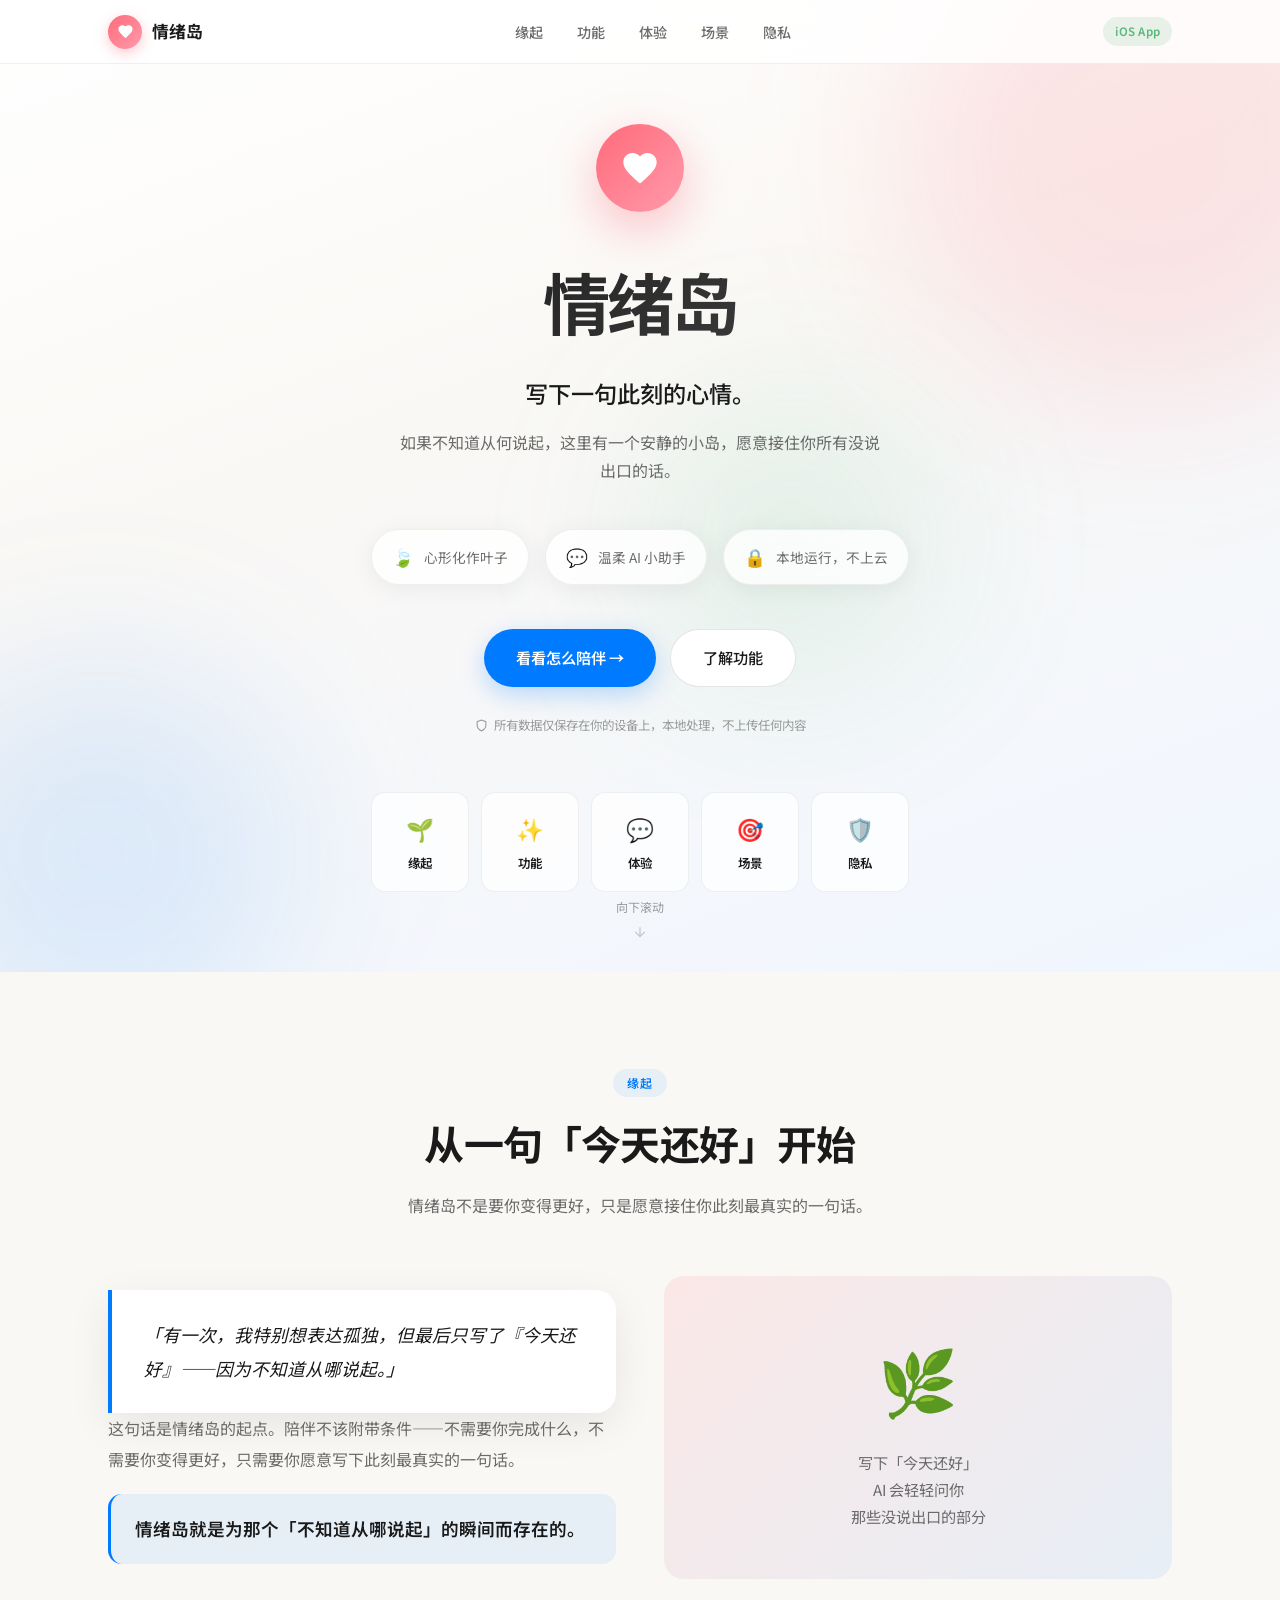
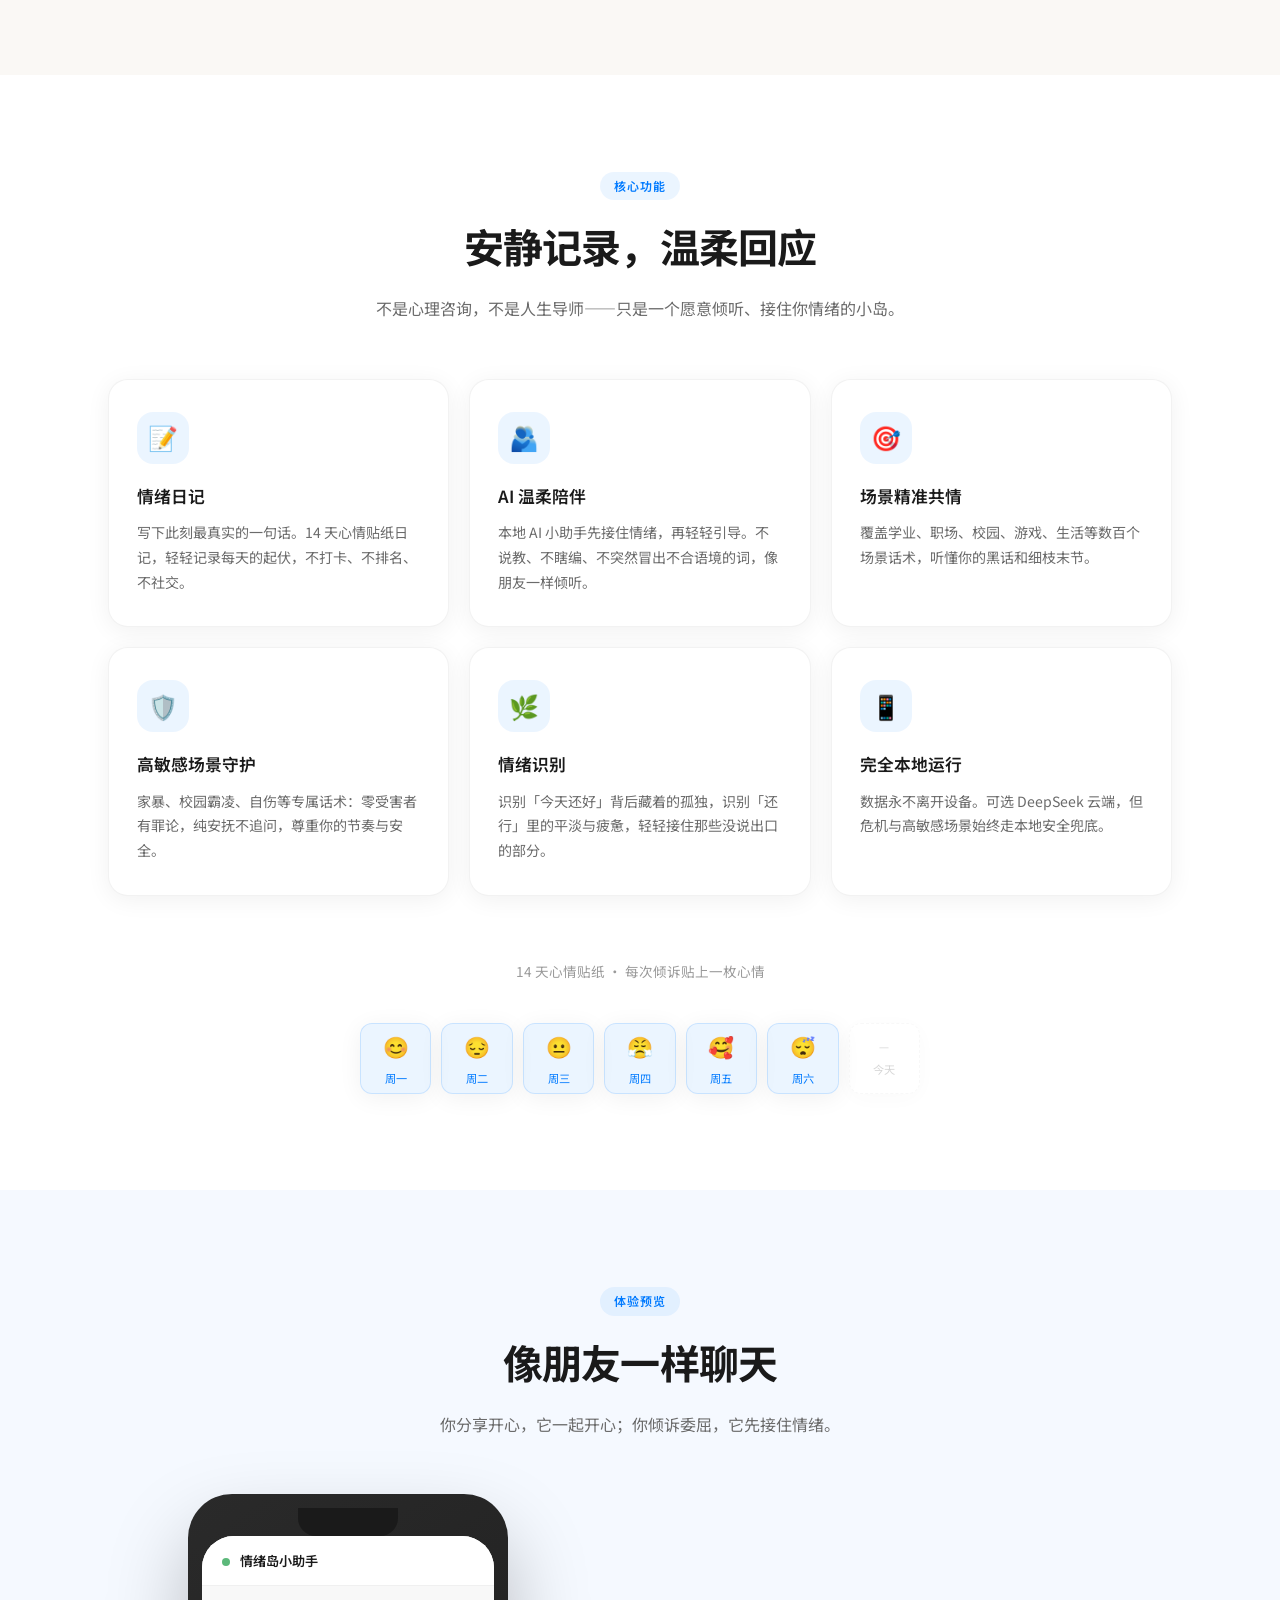
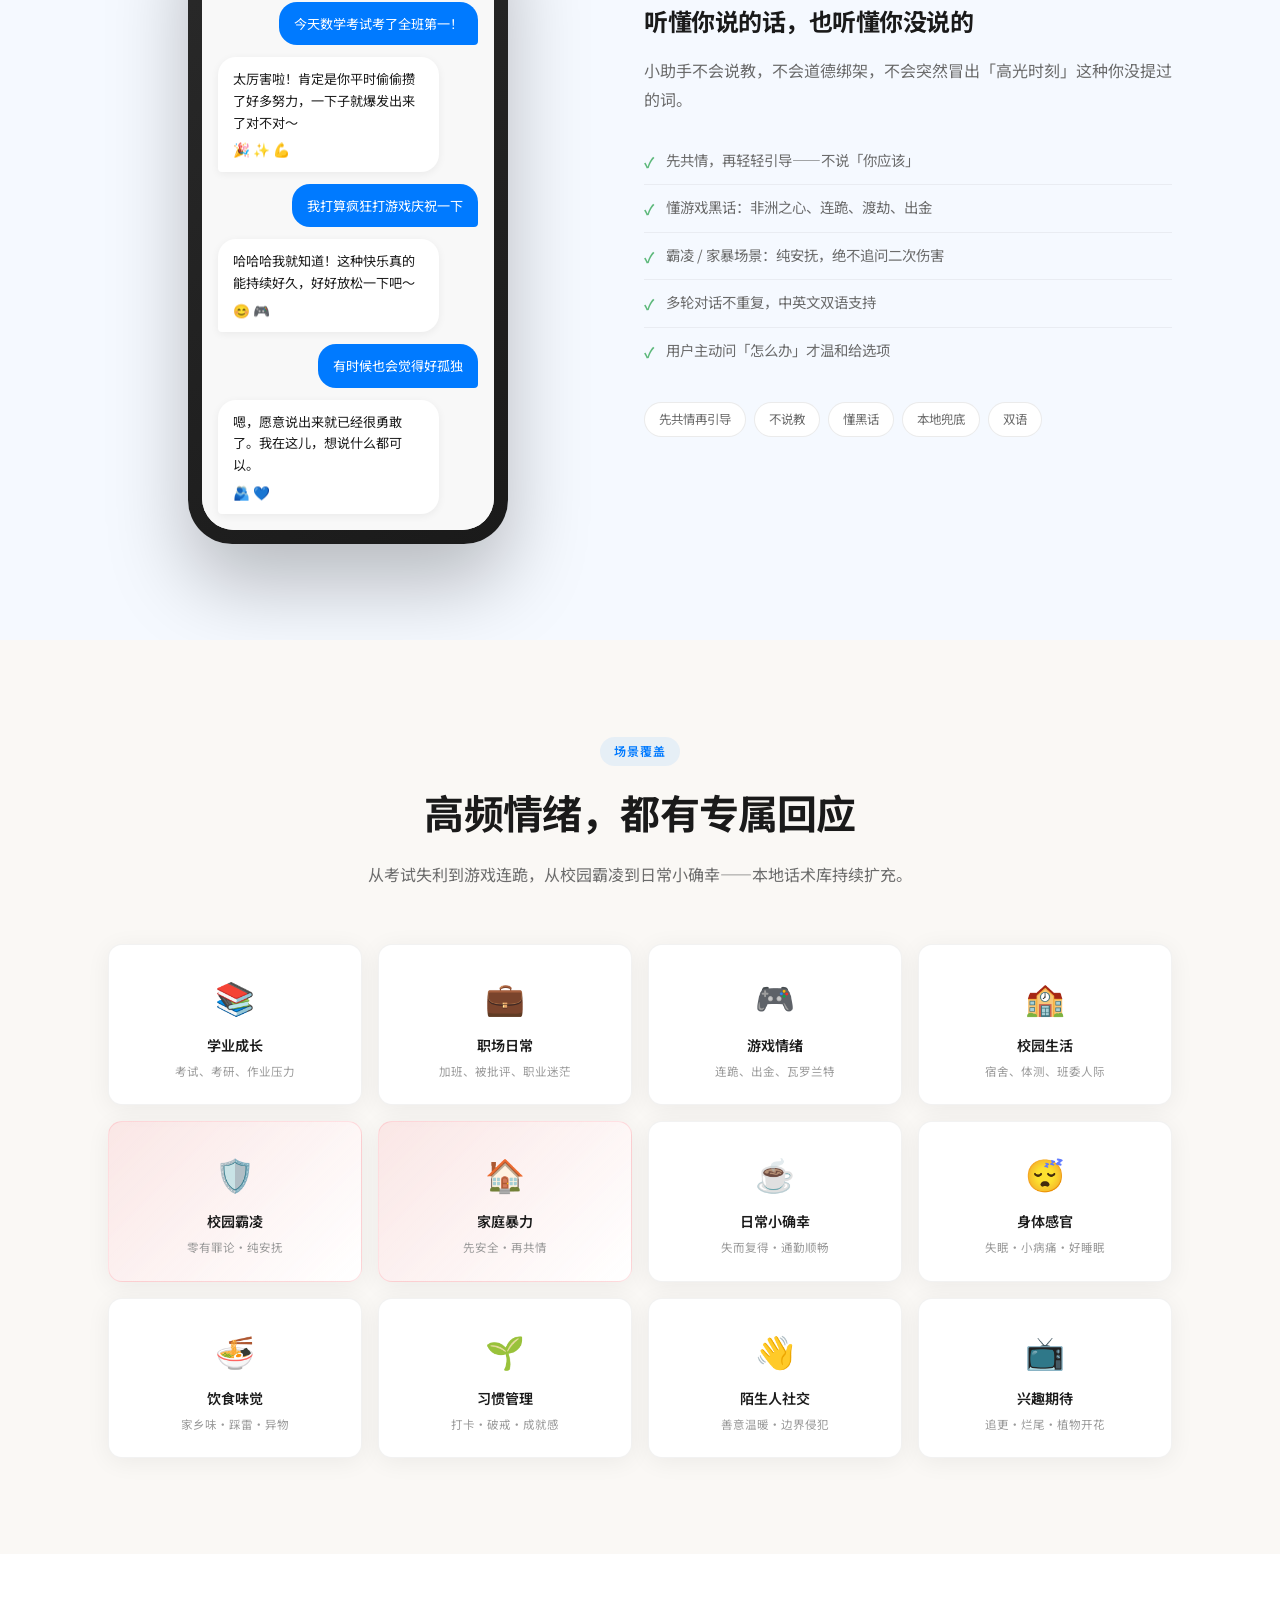
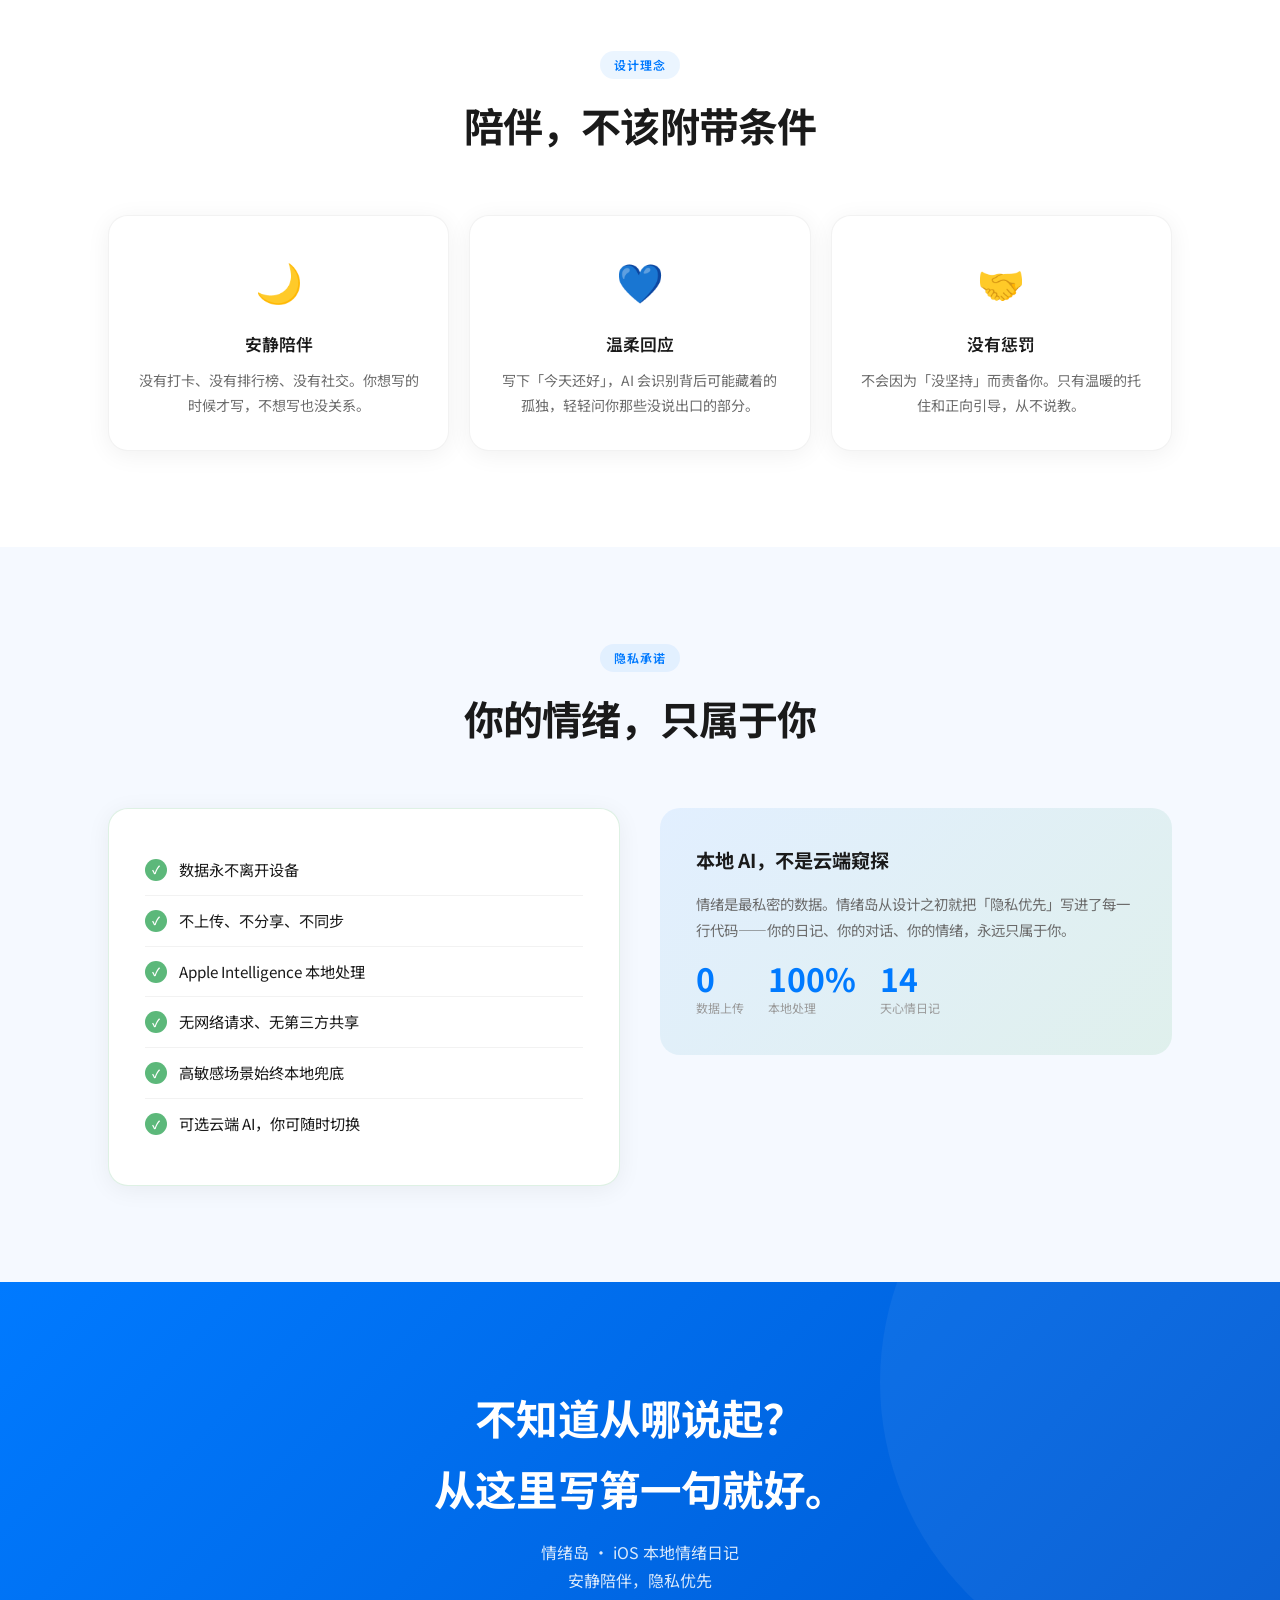
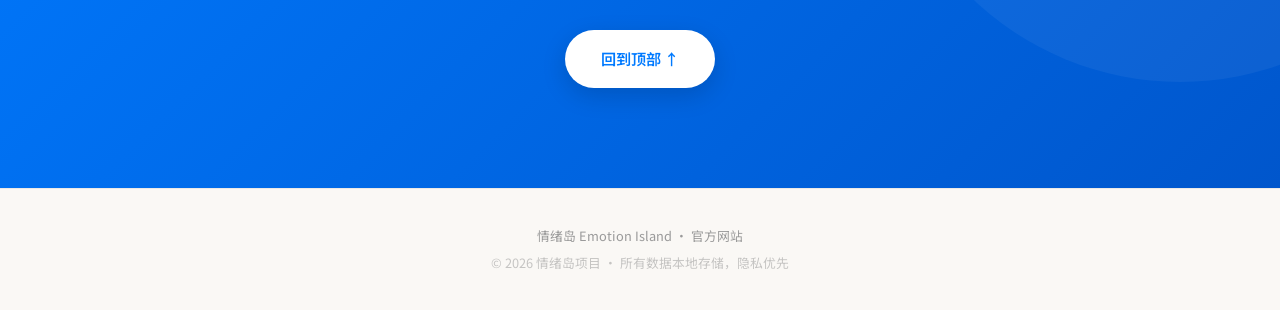
==== index.html @ b74acc01 "Emotion Island official website" ====
<!DOCTYPE html>
<html lang="zh-CN">
<head>
  <meta charset="UTF-8" />
  <meta name="viewport" content="width=device-width, initial-scale=1.0" />
  <meta name="description" content="情绪岛 — 安静的情绪日记，本地 AI 温柔陪伴，接住你没说出口的话。" />
  <meta property="og:title" content="情绪岛 · Emotion Island" />
  <meta property="og:description" content="写下一句此刻的心情。本地运行，温柔陪伴，隐私优先。" />
  <title>情绪岛 · Emotion Island</title>
  <link rel="icon" href="favicon.svg" type="image/svg+xml" />
  <link rel="preconnect" href="https://fonts.googleapis.com" />
  <link rel="preconnect" href="https://fonts.gstatic.com" crossorigin />
  <link href="https://fonts.googleapis.com/css2?family=Noto+Sans+SC:wght@300;400;500;600;700&display=swap" rel="stylesheet" />
  <link rel="stylesheet" href="css/style.css" />
</head>
<body>

  <nav>
    <div class="nav-inner">
      <a href="#" class="logo">
        <div class="logo-icon">
          <svg viewBox="0 0 24 24"><path d="M12 21.35l-1.45-1.32C5.4 15.36 2 12.28 2 8.5 2 5.42 4.42 3 7.5 3c1.74 0 3.41.81 4.5 2.09C13.09 3.81 14.76 3 16.5 3 19.58 3 22 5.42 22 8.5c0 3.78-3.4 6.86-8.55 11.54L12 21.35z"/></svg>
        </div>
        情绪岛
      </a>
      <ul class="nav-links" id="navLinks">
        <li><a href="#origin">缘起</a></li>
        <li><a href="#features">功能</a></li>
        <li><a href="#demo">体验</a></li>
        <li><a href="#scenarios">场景</a></li>
        <li><a href="#privacy">隐私</a></li>
      </ul>
      <div class="nav-right">
        <span class="nav-badge">iOS App</span>
        <button class="menu-btn" id="menuBtn" aria-label="菜单">
          <svg width="22" height="22" viewBox="0 0 24 24" fill="none" stroke="#333" stroke-width="2">
            <line x1="3" y1="6" x2="21" y2="6"/><line x1="3" y1="12" x2="21" y2="12"/><line x1="3" y1="18" x2="21" y2="18"/>
          </svg>
        </button>
      </div>
    </div>
  </nav>

  <!-- ── Hero ── -->
  <header class="hero" id="top">
    <div class="hero-blob hero-blob-1"></div>
    <div class="hero-blob hero-blob-2"></div>
    <div class="hero-blob hero-blob-3"></div>

    <div class="container">
      <div class="hero-heart">
        <svg viewBox="0 0 24 24"><path d="M12 21.35l-1.45-1.32C5.4 15.36 2 12.28 2 8.5 2 5.42 4.42 3 7.5 3c1.74 0 3.41.81 4.5 2.09C13.09 3.81 14.76 3 16.5 3 19.58 3 22 5.42 22 8.5c0 3.78-3.4 6.86-8.55 11.54L12 21.35z"/></svg>
      </div>
      <h1>情绪岛</h1>
      <p class="hero-sub">写下一句此刻的心情。</p>
      <p class="hero-desc">如果不知道从何说起，这里有一个安静的小岛，愿意接住你所有没说出口的话。</p>

      <div class="hero-features">
        <div class="hero-feat"><span class="hero-feat-icon">🍃</span>心形化作叶子</div>
        <div class="hero-feat"><span class="hero-feat-icon">💬</span>温柔 AI 小助手</div>
        <div class="hero-feat"><span class="hero-feat-icon">🔒</span>本地运行，不上云</div>
      </div>

      <div class="hero-actions">
        <a href="#demo" class="btn-primary">看看怎么陪伴 →</a>
        <a href="#features" class="btn-ghost">了解功能</a>
      </div>

      <p class="privacy-note">
        <svg width="13" height="13" viewBox="0 0 24 24" fill="none" stroke="currentColor" stroke-width="2"><path d="M12 22s8-4 8-10V5l-8-3-8 3v7c0 6 8 10 8 10z"/></svg>
        所有数据仅保存在你的设备上，本地处理，不上传任何内容
      </p>

      <div class="hero-quick">
        <a href="#origin" class="quick-card"><div class="qc-icon">🌱</div><div class="qc-label">缘起</div></a>
        <a href="#features" class="quick-card"><div class="qc-icon">✨</div><div class="qc-label">功能</div></a>
        <a href="#demo" class="quick-card"><div class="qc-icon">💬</div><div class="qc-label">体验</div></a>
        <a href="#scenarios" class="quick-card"><div class="qc-icon">🎯</div><div class="qc-label">场景</div></a>
        <a href="#privacy" class="quick-card"><div class="qc-icon">🛡️</div><div class="qc-label">隐私</div></a>
      </div>
    </div>

    <div class="scroll-hint">
      <span>向下滚动</span>
      <svg width="16" height="16" viewBox="0 0 24 24" fill="none" stroke="currentColor" stroke-width="2"><path d="M12 5v14M5 12l7 7 7-7"/></svg>
    </div>
  </header>

  <!-- ── 缘起 ── -->
  <section id="origin" class="alt">
    <div class="container reveal">
      <div class="section-header">
        <span class="section-label">缘起</span>
        <h2 class="section-title">从一句「今天还好」开始</h2>
        <p class="section-desc">情绪岛不是要你变得更好，只是愿意接住你此刻最真实的一句话。</p>
      </div>

      <div class="origin-layout">
        <div>
          <div class="origin-quote">
            「有一次，我特别想表达孤独，但最后只写了『今天还好』——因为不知道从哪说起。」
          </div>
          <p class="origin-text">
            这句话是情绪岛的起点。陪伴不该附带条件——不需要你完成什么，不需要你变得更好，只需要你愿意写下此刻最真实的一句话。
          </p>
          <p class="origin-highlight">情绪岛就是为那个「不知道从哪说起」的瞬间而存在的。</p>
        </div>
        <div class="origin-visual">
          <div class="ov-emoji">🌿</div>
          <p>写下「今天还好」<br>AI 会轻轻问你<br>那些没说出口的部分</p>
        </div>
      </div>
    </div>
  </section>

  <!-- ── 功能 ── -->
  <section id="features">
    <div class="container reveal">
      <div class="section-header">
        <span class="section-label">核心功能</span>
        <h2 class="section-title">安静记录，温柔回应</h2>
        <p class="section-desc">不是心理咨询，不是人生导师——只是一个愿意倾听、接住你情绪的小岛。</p>
      </div>

      <div class="feature-grid">
        <div class="feature-card">
          <div class="feature-icon">📝</div>
          <h3>情绪日记</h3>
          <p>写下此刻最真实的一句话。14 天心情贴纸日记，轻轻记录每天的起伏，不打卡、不排名、不社交。</p>
        </div>
        <div class="feature-card">
          <div class="feature-icon">🫂</div>
          <h3>AI 温柔陪伴</h3>
          <p>本地 AI 小助手先接住情绪，再轻轻引导。不说教、不瞎编、不突然冒出不合语境的词，像朋友一样倾听。</p>
        </div>
        <div class="feature-card">
          <div class="feature-icon">🎯</div>
          <h3>场景精准共情</h3>
          <p>覆盖学业、职场、校园、游戏、生活等数百个场景话术，听懂你的黑话和细枝末节。</p>
        </div>
        <div class="feature-card">
          <div class="feature-icon">🛡️</div>
          <h3>高敏感场景守护</h3>
          <p>家暴、校园霸凌、自伤等专属话术：零受害者有罪论，纯安抚不追问，尊重你的节奏与安全。</p>
        </div>
        <div class="feature-card">
          <div class="feature-icon">🌿</div>
          <h3>情绪识别</h3>
          <p>识别「今天还好」背后藏着的孤独，识别「还行」里的平淡与疲惫，轻轻接住那些没说出口的部分。</p>
        </div>
        <div class="feature-card">
          <div class="feature-icon">📱</div>
          <h3>完全本地运行</h3>
          <p>数据永不离开设备。可选 DeepSeek 云端，但危机与高敏感场景始终走本地安全兜底。</p>
        </div>
      </div>

      <!-- 心情日记预览 -->
      <div style="margin-top:64px; text-align:center;">
        <p style="font-size:0.85rem; color:var(--text-muted); margin-bottom:16px;">14 天心情贴纸 · 每次倾诉贴上一枚心情</p>
        <div class="diary-preview">
          <div class="diary-day filled"><span class="dd-emoji">😊</span><span>周一</span></div>
          <div class="diary-day filled"><span class="dd-emoji">😔</span><span>周二</span></div>
          <div class="diary-day filled"><span class="dd-emoji">😐</span><span>周三</span></div>
          <div class="diary-day filled"><span class="dd-emoji">😤</span><span>周四</span></div>
          <div class="diary-day filled"><span class="dd-emoji">🥰</span><span>周五</span></div>
          <div class="diary-day filled"><span class="dd-emoji">😴</span><span>周六</span></div>
          <div class="diary-day empty"><span>—</span><span>今天</span></div>
        </div>
      </div>
    </div>
  </section>

  <!-- ── 体验 ── -->
  <section id="demo" class="cool">
    <div class="container reveal">
      <div class="section-header">
        <span class="section-label">体验预览</span>
        <h2 class="section-title">像朋友一样聊天</h2>
        <p class="section-desc">你分享开心，它一起开心；你倾诉委屈，它先接住情绪。</p>
      </div>

      <div class="demo-wrap">
        <div>
          <div class="phone-mock">
            <div class="phone-notch"></div>
            <div class="phone-screen">
              <div class="phone-header">
                <div class="phone-header-dot"></div>
                <span>情绪岛小助手</span>
              </div>
              <div class="chat-area">
                <div class="bubble bubble-user">今天数学考试考了全班第一！</div>
                <div class="bubble bubble-ai">
                  太厉害啦！肯定是你平时偷偷攒了好多努力，一下子就爆发出来了对不对～
                  <span class="emoji">🎉 ✨ 💪</span>
                </div>
                <div class="bubble bubble-user">我打算疯狂打游戏庆祝一下</div>
                <div class="bubble bubble-ai">
                  哈哈哈我就知道！这种快乐真的能持续好久，好好放松一下吧～
                  <span class="emoji">😊 🎮</span>
                </div>
                <div class="bubble bubble-user">有时候也会觉得好孤独</div>
                <div class="bubble bubble-ai">
                  嗯，愿意说出来就已经很勇敢了。我在这儿，想说什么都可以。
                  <span class="emoji">🫂 💙</span>
                </div>
              </div>
            </div>
          </div>
        </div>

        <div class="demo-info">
          <h3>听懂你说的话，也听懂你没说的</h3>
          <p>小助手不会说教，不会道德绑架，不会突然冒出「高光时刻」这种你没提过的词。</p>
          <ul class="demo-list">
            <li><span class="dl-check">✓</span>先共情，再轻轻引导——不说「你应该」</li>
            <li><span class="dl-check">✓</span>懂游戏黑话：非洲之心、连跪、渡劫、出金</li>
            <li><span class="dl-check">✓</span>霸凌 / 家暴场景：纯安抚，绝不追问二次伤害</li>
            <li><span class="dl-check">✓</span>多轮对话不重复，中英文双语支持</li>
            <li><span class="dl-check">✓</span>用户主动问「怎么办」才温和给选项</li>
          </ul>
          <div class="demo-tags">
            <span class="tag">先共情再引导</span>
            <span class="tag">不说教</span>
            <span class="tag">懂黑话</span>
            <span class="tag">本地兜底</span>
            <span class="tag">双语</span>
          </div>
        </div>
      </div>
    </div>
  </section>

  <!-- ── 场景 ── -->
  <section id="scenarios" class="alt">
    <div class="container reveal">
      <div class="section-header">
        <span class="section-label">场景覆盖</span>
        <h2 class="section-title">高频情绪，都有专属回应</h2>
        <p class="section-desc">从考试失利到游戏连跪，从校园霸凌到日常小确幸——本地话术库持续扩充。</p>
      </div>

      <div class="scenario-grid">
        <div class="scenario-item"><div class="scenario-emoji">📚</div><h4>学业成长</h4><p>考试、考研、作业压力</p></div>
        <div class="scenario-item"><div class="scenario-emoji">💼</div><h4>职场日常</h4><p>加班、被批评、职业迷茫</p></div>
        <div class="scenario-item"><div class="scenario-emoji">🎮</div><h4>游戏情绪</h4><p>连跪、出金、瓦罗兰特</p></div>
        <div class="scenario-item"><div class="scenario-emoji">🏫</div><h4>校园生活</h4><p>宿舍、体测、班委人际</p></div>
        <div class="scenario-item highlight"><div class="scenario-emoji">🛡️</div><h4>校园霸凌</h4><p>零有罪论·纯安抚</p></div>
        <div class="scenario-item highlight"><div class="scenario-emoji">🏠</div><h4>家庭暴力</h4><p>先安全·再共情</p></div>
        <div class="scenario-item"><div class="scenario-emoji">☕</div><h4>日常小确幸</h4><p>失而复得·通勤顺畅</p></div>
        <div class="scenario-item"><div class="scenario-emoji">😴</div><h4>身体感官</h4><p>失眠·小病痛·好睡眠</p></div>
        <div class="scenario-item"><div class="scenario-emoji">🍜</div><h4>饮食味觉</h4><p>家乡味·踩雷·异物</p></div>
        <div class="scenario-item"><div class="scenario-emoji">🌱</div><h4>习惯管理</h4><p>打卡·破戒·成就感</p></div>
        <div class="scenario-item"><div class="scenario-emoji">👋</div><h4>陌生人社交</h4><p>善意温暖·边界侵犯</p></div>
        <div class="scenario-item"><div class="scenario-emoji">📺</div><h4>兴趣期待</h4><p>追更·烂尾·植物开花</p></div>
      </div>
    </div>
  </section>

  <!-- ── 设计理念 ── -->
  <section id="philosophy">
    <div class="container reveal">
      <div class="section-header">
        <span class="section-label">设计理念</span>
        <h2 class="section-title">陪伴，不该附带条件</h2>
      </div>
      <div class="philosophy-grid">
        <div class="philosophy-card">
          <span class="philosophy-icon">🌙</span>
          <h3>安静陪伴</h3>
          <p>没有打卡、没有排行榜、没有社交。你想写的时候才写，不想写也没关系。</p>
        </div>
        <div class="philosophy-card">
          <span class="philosophy-icon">💙</span>
          <h3>温柔回应</h3>
          <p>写下「今天还好」，AI 会识别背后可能藏着的孤独，轻轻问你那些没说出口的部分。</p>
        </div>
        <div class="philosophy-card">
          <span class="philosophy-icon">🤝</span>
          <h3>没有惩罚</h3>
          <p>不会因为「没坚持」而责备你。只有温暖的托住和正向引导，从不说教。</p>
        </div>
      </div>
    </div>
  </section>

  <!-- ── 隐私 ── -->
  <section id="privacy" class="cool">
    <div class="container reveal">
      <div class="section-header">
        <span class="section-label">隐私承诺</span>
        <h2 class="section-title">你的情绪，只属于你</h2>
      </div>

      <div class="privacy-layout">
        <div class="privacy-box">
          <ul class="privacy-list">
            <li>数据永不离开设备</li>
            <li>不上传、不分享、不同步</li>
            <li>Apple Intelligence 本地处理</li>
            <li>无网络请求、无第三方共享</li>
            <li>高敏感场景始终本地兜底</li>
            <li>可选云端 AI，你可随时切换</li>
          </ul>
        </div>
        <div class="privacy-aside">
          <h3>本地 AI，不是云端窥探</h3>
          <p>情绪是最私密的数据。情绪岛从设计之初就把「隐私优先」写进了每一行代码——你的日记、你的对话、你的情绪，永远只属于你。</p>
          <div class="stat-row">
            <div class="stat-item">
              <div class="stat-num">0</div>
              <div class="stat-label">数据上传</div>
            </div>
            <div class="stat-item">
              <div class="stat-num">100%</div>
              <div class="stat-label">本地处理</div>
            </div>
            <div class="stat-item">
              <div class="stat-num">14</div>
              <div class="stat-label">天心情日记</div>
            </div>
          </div>
        </div>
      </div>
    </div>
  </section>

  <!-- ── CTA ── -->
  <section class="cta">
    <h2>不知道从哪说起？<br>从这里写第一句就好。</h2>
    <p>情绪岛 · iOS 本地情绪日记<br>安静陪伴，隐私优先</p>
    <a href="#top" class="btn-white">回到顶部 ↑</a>
  </section>

  <footer>
    <p>情绪岛 Emotion Island · 官方网站</p>
    <p style="margin-top:6px; opacity:0.55;">© 2026 情绪岛项目 · 所有数据本地存储，隐私优先</p>
  </footer>

  <script src="js/main.js"></script>
</body>
</html>
---- css/style.css ----
:root {
  --blue: #007aff;
  --blue-dark: #0056cc;
  --blue-soft: rgba(0, 122, 255, 0.08);
  --blue-glow: rgba(0, 122, 255, 0.25);
  --green: #5cb87a;
  --green-soft: rgba(92, 184, 122, 0.14);
  --pink: #ff6b7a;
  --pink-soft: rgba(255, 107, 122, 0.12);
  --text: #1a1a1a;
  --text-secondary: #6b6b6b;
  --text-muted: #9a9a9a;
  --bg: #ffffff;
  --bg-warm: #faf8f5;
  --bg-cool: #f5f9ff;
  --card: #ffffff;
  --radius: 20px;
  --radius-sm: 14px;
  --shadow: 0 4px 24px rgba(0, 0, 0, 0.06);
  --shadow-md: 0 12px 40px rgba(0, 0, 0, 0.08);
  --shadow-lg: 0 24px 64px rgba(0, 122, 255, 0.15);
  --nav-h: 64px;
}

* { box-sizing: border-box; margin: 0; padding: 0; }

html { scroll-behavior: smooth; scroll-padding-top: var(--nav-h); }

body {
  font-family: "Noto Sans SC", -apple-system, BlinkMacSystemFont, sans-serif;
  color: var(--text);
  background: var(--bg);
  line-height: 1.7;
  -webkit-font-smoothing: antialiased;
  overflow-x: hidden;
}

a { color: var(--blue); text-decoration: none; }

.container {
  max-width: 1120px;
  margin: 0 auto;
  padding: 0 28px;
}

/* ── Nav ── */
nav {
  position: fixed;
  top: 0; left: 0; right: 0;
  z-index: 200;
  height: var(--nav-h);
  background: rgba(255, 255, 255, 0.82);
  backdrop-filter: blur(16px);
  -webkit-backdrop-filter: blur(16px);
  border-bottom: 1px solid rgba(0, 0, 0, 0.06);
}

.nav-inner {
  max-width: 1120px;
  margin: 0 auto;
  padding: 0 28px;
  height: 100%;
  display: flex;
  align-items: center;
  gap: 32px;
}

.logo {
  display: flex;
  align-items: center;
  gap: 10px;
  font-weight: 700;
  font-size: 1.05rem;
  color: var(--text);
  flex-shrink: 0;
}

.logo-icon {
  width: 34px; height: 34px;
  background: linear-gradient(135deg, #ff6b7a, #ff9aab);
  border-radius: 50%;
  display: flex;
  align-items: center;
  justify-content: center;
  box-shadow: 0 4px 14px rgba(255, 107, 122, 0.35);
}

.logo-icon svg { width: 17px; height: 17px; fill: white; }

.nav-links {
  display: flex;
  gap: 6px;
  list-style: none;
  flex: 1;
  justify-content: center;
}

.nav-links a {
  font-size: 0.88rem;
  color: var(--text-secondary);
  padding: 6px 14px;
  border-radius: 999px;
  transition: color 0.2s, background 0.2s;
  font-weight: 500;
}

.nav-links a:hover,
.nav-links a.active {
  color: var(--blue);
  background: var(--blue-soft);
}

.nav-right {
  display: flex;
  align-items: center;
  gap: 12px;
  flex-shrink: 0;
}

.nav-badge {
  font-size: 0.72rem;
  padding: 5px 12px;
  background: var(--green-soft);
  color: var(--green);
  border-radius: 999px;
  font-weight: 600;
  letter-spacing: 0.02em;
}

.menu-btn {
  display: none;
  background: none;
  border: none;
  cursor: pointer;
  padding: 4px;
}

/* ── Hero ── */
.hero {
  min-height: 100vh;
  padding: calc(var(--nav-h) + 60px) 0 80px;
  display: flex;
  align-items: center;
  position: relative;
  overflow: hidden;
  background: linear-gradient(160deg, #fff 0%, #faf8f5 40%, #f0f6ff 100%);
}

.hero-blob {
  position: absolute;
  border-radius: 50%;
  filter: blur(80px);
  pointer-events: none;
}

.hero-blob-1 {
  width: 500px; height: 500px;
  background: rgba(255, 107, 122, 0.15);
  top: -100px; right: -120px;
}

.hero-blob-2 {
  width: 400px; height: 400px;
  background: rgba(0, 122, 255, 0.1);
  bottom: -80px; left: -100px;
}

.hero-blob-3 {
  width: 300px; height: 300px;
  background: rgba(92, 184, 122, 0.12);
  top: 40%; left: 50%;
}

.hero .container {
  position: relative;
  z-index: 1;
  text-align: center;
}

.hero-heart {
  width: 88px; height: 88px;
  margin: 0 auto 32px;
  background: linear-gradient(135deg, #ff6b7a 0%, #ff9aab 100%);
  border-radius: 50%;
  display: flex;
  align-items: center;
  justify-content: center;
  box-shadow: 0 16px 48px rgba(255, 107, 122, 0.4);
  animation: float 4s ease-in-out infinite;
}

@keyframes float {
  0%, 100% { transform: translateY(0); }
  50% { transform: translateY(-8px); }
}

.hero-heart svg { width: 40px; height: 40px; fill: white; }

.hero h1 {
  font-size: clamp(2.8rem, 7vw, 4.2rem);
  font-weight: 700;
  letter-spacing: -0.03em;
  margin-bottom: 16px;
  background: linear-gradient(135deg, #1a1a1a 0%, #444 100%);
  -webkit-background-clip: text;
  -webkit-text-fill-color: transparent;
  background-clip: text;
}

.hero-sub {
  font-size: clamp(1.15rem, 2.5vw, 1.45rem);
  font-weight: 500;
  color: var(--text);
  margin-bottom: 14px;
}

.hero-desc {
  font-size: 1rem;
  color: var(--text-secondary);
  max-width: 480px;
  margin: 0 auto 44px;
  line-height: 1.8;
}

.hero-features {
  display: flex;
  justify-content: center;
  gap: 16px;
  flex-wrap: wrap;
  margin-bottom: 44px;
}

.hero-feat {
  display: flex;
  align-items: center;
  gap: 10px;
  padding: 12px 20px;
  background: rgba(255, 255, 255, 0.8);
  border: 1px solid rgba(0, 0, 0, 0.06);
  border-radius: 999px;
  font-size: 0.85rem;
  color: var(--text-secondary);
  backdrop-filter: blur(8px);
  box-shadow: var(--shadow);
}

.hero-feat-icon { font-size: 1.1rem; }

.hero-actions {
  display: flex;
  gap: 14px;
  justify-content: center;
  flex-wrap: wrap;
  margin-bottom: 28px;
}

.btn-primary {
  display: inline-flex;
  align-items: center;
  gap: 8px;
  padding: 15px 32px;
  background: var(--blue);
  color: white;
  border: none;
  border-radius: 999px;
  font-size: 0.95rem;
  font-weight: 600;
  cursor: pointer;
  transition: transform 0.2s, box-shadow 0.2s;
  box-shadow: 0 8px 24px var(--blue-glow);
}

.btn-primary:hover {
  transform: translateY(-2px);
  box-shadow: var(--shadow-lg);
}

.btn-ghost {
  display: inline-flex;
  align-items: center;
  gap: 8px;
  padding: 15px 32px;
  background: white;
  color: var(--text);
  border: 1px solid rgba(0, 0, 0, 0.1);
  border-radius: 999px;
  font-size: 0.95rem;
  font-weight: 500;
  cursor: pointer;
  transition: transform 0.2s, border-color 0.2s;
}

.btn-ghost:hover {
  transform: translateY(-2px);
  border-color: var(--blue);
  color: var(--blue);
}

.privacy-note {
  font-size: 0.78rem;
  color: var(--text-muted);
  display: flex;
  align-items: center;
  justify-content: center;
  gap: 6px;
}

.scroll-hint {
  position: absolute;
  bottom: 32px;
  left: 50%;
  transform: translateX(-50%);
  display: flex;
  flex-direction: column;
  align-items: center;
  gap: 6px;
  color: var(--text-muted);
  font-size: 0.75rem;
  animation: bounce 2s ease infinite;
}

.scroll-hint svg { opacity: 0.5; }

@keyframes bounce {
  0%, 100% { transform: translateX(-50%) translateY(0); }
  50% { transform: translateX(-50%) translateY(6px); }
}

/* ── Quick nav cards on hero bottom ── */
.hero-quick {
  display: grid;
  grid-template-columns: repeat(5, 1fr);
  gap: 12px;
  margin-top: 56px;
  max-width: 700px;
  margin-left: auto;
  margin-right: auto;
}

.quick-card {
  padding: 16px 12px;
  background: rgba(255, 255, 255, 0.75);
  border: 1px solid rgba(0, 0, 0, 0.06);
  border-radius: var(--radius-sm);
  text-align: center;
  transition: transform 0.2s, box-shadow 0.2s, border-color 0.2s;
  backdrop-filter: blur(8px);
}

.quick-card:hover {
  transform: translateY(-3px);
  box-shadow: var(--shadow-md);
  border-color: var(--blue);
}

.quick-card .qc-icon { font-size: 1.4rem; margin-bottom: 6px; }
.quick-card .qc-label { font-size: 0.78rem; font-weight: 600; color: var(--text); }

/* ── Sections ── */
section {
  padding: 96px 0;
  position: relative;
}

section.alt { background: var(--bg-warm); }
section.cool { background: var(--bg-cool); }

.section-header {
  text-align: center;
  margin-bottom: 56px;
}

.section-label {
  display: inline-block;
  font-size: 0.75rem;
  color: var(--blue);
  font-weight: 600;
  letter-spacing: 0.1em;
  text-transform: uppercase;
  margin-bottom: 12px;
  padding: 4px 14px;
  background: var(--blue-soft);
  border-radius: 999px;
}

.section-title {
  font-size: clamp(1.8rem, 4vw, 2.5rem);
  font-weight: 700;
  margin-bottom: 14px;
  letter-spacing: -0.02em;
}

.section-desc {
  color: var(--text-secondary);
  max-width: 560px;
  margin: 0 auto;
  font-size: 1rem;
  line-height: 1.8;
}

/* ── Origin ── */
.origin-layout {
  display: grid;
  grid-template-columns: 1fr 1fr;
  gap: 48px;
  align-items: center;
}

.origin-quote {
  border-left: 4px solid var(--blue);
  padding: 28px 32px;
  background: white;
  border-radius: 0 var(--radius) var(--radius) 0;
  font-style: italic;
  font-size: 1.1rem;
  line-height: 1.9;
  box-shadow: var(--shadow-md);
  color: var(--text);
}

.origin-text {
  font-size: 1rem;
  line-height: 1.9;
  color: var(--text-secondary);
  margin-bottom: 20px;
}

.origin-highlight {
  font-weight: 600;
  font-size: 1.1rem;
  color: var(--text);
  padding: 20px 24px;
  background: var(--blue-soft);
  border-radius: var(--radius-sm);
  border-left: 3px solid var(--blue);
}

.origin-visual {
  background: linear-gradient(135deg, var(--pink-soft), var(--blue-soft));
  border-radius: var(--radius);
  padding: 48px 36px;
  text-align: center;
}

.origin-visual .ov-emoji { font-size: 4rem; margin-bottom: 16px; }
.origin-visual p { font-size: 0.95rem; color: var(--text-secondary); line-height: 1.8; }

/* ── Features ── */
.feature-grid {
  display: grid;
  grid-template-columns: repeat(3, 1fr);
  gap: 20px;
}

.feature-card {
  background: var(--card);
  border-radius: var(--radius);
  padding: 32px 28px;
  border: 1px solid rgba(0, 0, 0, 0.05);
  box-shadow: var(--shadow);
  transition: transform 0.25s, box-shadow 0.25s;
  position: relative;
  overflow: hidden;
}

.feature-card::before {
  content: "";
  position: absolute;
  top: 0; left: 0; right: 0;
  height: 3px;
  background: linear-gradient(90deg, var(--blue), var(--green));
  opacity: 0;
  transition: opacity 0.25s;
}

.feature-card:hover {
  transform: translateY(-5px);
  box-shadow: var(--shadow-md);
}

.feature-card:hover::before { opacity: 1; }

.feature-icon {
  width: 52px; height: 52px;
  border-radius: 16px;
  background: var(--blue-soft);
  display: flex;
  align-items: center;
  justify-content: center;
  font-size: 1.5rem;
  margin-bottom: 18px;
}

.feature-card h3 {
  font-size: 1.05rem;
  font-weight: 600;
  margin-bottom: 10px;
}

.feature-card p {
  font-size: 0.88rem;
  color: var(--text-secondary);
  line-height: 1.75;
}

/* ── Demo ── */
.demo-wrap {
  display: grid;
  grid-template-columns: 1fr 1.1fr;
  gap: 56px;
  align-items: center;
}

.phone-mock {
  background: linear-gradient(145deg, #2a2a2a, #1a1a1a);
  border-radius: 44px;
  padding: 14px;
  box-shadow: 0 40px 80px rgba(0, 0, 0, 0.25);
  max-width: 320px;
  margin: 0 auto;
}

.phone-notch {
  width: 100px; height: 28px;
  background: #1a1a1a;
  border-radius: 0 0 18px 18px;
  margin: 0 auto 0;
  position: relative;
  z-index: 2;
}

.phone-screen {
  background: white;
  border-radius: 32px;
  overflow: hidden;
  display: flex;
  flex-direction: column;
}

.phone-header {
  padding: 14px 20px 12px;
  border-bottom: 1px solid #f0f0f0;
  display: flex;
  align-items: center;
  gap: 10px;
  background: white;
}

.phone-header-dot {
  width: 8px; height: 8px;
  background: var(--green);
  border-radius: 50%;
  animation: blink 2s ease infinite;
}

@keyframes blink {
  0%, 100% { opacity: 1; }
  50% { opacity: 0.4; }
}

.phone-header span { font-size: 0.82rem; font-weight: 600; }

.chat-area {
  padding: 16px;
  display: flex;
  flex-direction: column;
  gap: 12px;
  background: #f8f8f8;
  min-height: 380px;
}

.bubble {
  max-width: 85%;
  padding: 11px 15px;
  border-radius: 18px;
  font-size: 0.82rem;
  line-height: 1.65;
}

.bubble-user {
  align-self: flex-end;
  background: var(--blue);
  color: white;
  border-bottom-right-radius: 4px;
}

.bubble-ai {
  align-self: flex-start;
  background: white;
  color: var(--text);
  border-bottom-left-radius: 4px;
  box-shadow: 0 2px 8px rgba(0, 0, 0, 0.06);
}

.bubble-ai .emoji { font-size: 0.85rem; margin-top: 5px; display: block; }

.demo-info h3 {
  font-size: 1.5rem;
  font-weight: 700;
  margin-bottom: 14px;
  letter-spacing: -0.02em;
}

.demo-info p {
  color: var(--text-secondary);
  margin-bottom: 24px;
  line-height: 1.8;
}

.demo-list {
  list-style: none;
  margin-bottom: 28px;
}

.demo-list li {
  display: flex;
  align-items: flex-start;
  gap: 12px;
  padding: 10px 0;
  font-size: 0.9rem;
  color: var(--text-secondary);
  border-bottom: 1px solid rgba(0, 0, 0, 0.05);
}

.demo-list li:last-child { border-bottom: none; }

.demo-list .dl-check {
  color: var(--green);
  font-weight: 700;
  flex-shrink: 0;
  margin-top: 2px;
}

.demo-tags { display: flex; flex-wrap: wrap; gap: 8px; }

.tag {
  padding: 6px 14px;
  background: white;
  border: 1px solid rgba(0, 0, 0, 0.08);
  border-radius: 999px;
  font-size: 0.78rem;
  color: var(--text-secondary);
}

/* ── Diary preview ── */
.diary-preview {
  display: grid;
  grid-template-columns: repeat(7, 1fr);
  gap: 10px;
  margin-top: 40px;
  max-width: 560px;
  margin-left: auto;
  margin-right: auto;
}

.diary-day {
  aspect-ratio: 1;
  border-radius: 12px;
  display: flex;
  flex-direction: column;
  align-items: center;
  justify-content: center;
  gap: 4px;
  font-size: 0.7rem;
  color: var(--text-muted);
  background: white;
  border: 1px solid rgba(0, 0, 0, 0.06);
  box-shadow: var(--shadow);
}

.diary-day.filled {
  background: var(--blue-soft);
  border-color: rgba(0, 122, 255, 0.15);
  color: var(--blue);
}

.diary-day .dd-emoji { font-size: 1.3rem; }
.diary-day.empty { opacity: 0.4; border-style: dashed; }

/* ── Scenarios ── */
.scenario-grid {
  display: grid;
  grid-template-columns: repeat(4, 1fr);
  gap: 16px;
}

.scenario-item {
  background: white;
  border-radius: var(--radius-sm);
  padding: 24px 16px;
  text-align: center;
  border: 1px solid rgba(0, 0, 0, 0.05);
  box-shadow: var(--shadow);
  transition: transform 0.2s, box-shadow 0.2s;
  cursor: default;
}

.scenario-item:hover {
  transform: translateY(-4px);
  box-shadow: var(--shadow-md);
}

.scenario-emoji { font-size: 2rem; margin-bottom: 10px; }
.scenario-item h4 { font-size: 0.88rem; font-weight: 600; margin-bottom: 5px; }
.scenario-item p { font-size: 0.72rem; color: var(--text-muted); line-height: 1.5; }

.scenario-item.highlight {
  background: linear-gradient(135deg, var(--pink-soft), white);
  border-color: rgba(255, 107, 122, 0.2);
}

/* ── Philosophy ── */
.philosophy-grid {
  display: grid;
  grid-template-columns: repeat(3, 1fr);
  gap: 20px;
}

.philosophy-card {
  background: white;
  border-radius: var(--radius);
  padding: 32px 28px;
  border: 1px solid rgba(0, 0, 0, 0.05);
  box-shadow: var(--shadow);
  text-align: center;
}

.philosophy-icon {
  font-size: 2.4rem;
  margin-bottom: 16px;
  display: block;
}

.philosophy-card h3 {
  font-size: 1.05rem;
  font-weight: 600;
  margin-bottom: 10px;
}

.philosophy-card p {
  font-size: 0.88rem;
  color: var(--text-secondary);
  line-height: 1.75;
}

/* ── Privacy ── */
.privacy-layout {
  display: grid;
  grid-template-columns: 1fr 1fr;
  gap: 40px;
  align-items: start;
}

.privacy-box {
  background: white;
  border-radius: var(--radius);
  padding: 36px;
  border: 1px solid rgba(92, 184, 122, 0.2);
  box-shadow: var(--shadow);
}

.privacy-list { list-style: none; }

.privacy-list li {
  display: flex;
  align-items: center;
  gap: 12px;
  font-size: 0.95rem;
  padding: 12px 0;
  border-bottom: 1px solid rgba(0, 0, 0, 0.05);
  color: var(--text);
}

.privacy-list li:last-child { border-bottom: none; }

.privacy-list li::before {
  content: "✓";
  color: white;
  background: var(--green);
  width: 22px; height: 22px;
  border-radius: 50%;
  display: flex;
  align-items: center;
  justify-content: center;
  font-size: 0.7rem;
  font-weight: 700;
  flex-shrink: 0;
}

.privacy-aside {
  padding: 36px;
  background: linear-gradient(135deg, var(--blue-soft), var(--green-soft));
  border-radius: var(--radius);
}

.privacy-aside h3 {
  font-size: 1.2rem;
  font-weight: 700;
  margin-bottom: 14px;
}

.privacy-aside p {
  font-size: 0.9rem;
  color: var(--text-secondary);
  line-height: 1.8;
  margin-bottom: 20px;
}

.stat-row {
  display: flex;
  gap: 24px;
}

.stat-item .stat-num {
  font-size: 2rem;
  font-weight: 700;
  color: var(--blue);
  line-height: 1;
}

.stat-item .stat-label {
  font-size: 0.75rem;
  color: var(--text-muted);
  margin-top: 4px;
}

/* ── CTA ── */
.cta {
  text-align: center;
  padding: 100px 28px;
  background: linear-gradient(135deg, var(--blue) 0%, var(--blue-dark) 100%);
  color: white;
  position: relative;
  overflow: hidden;
}

.cta::before {
  content: "";
  position: absolute;
  width: 600px; height: 600px;
  background: rgba(255, 255, 255, 0.05);
  border-radius: 50%;
  top: -200px; right: -200px;
}

.cta h2 {
  font-size: clamp(1.8rem, 4vw, 2.6rem);
  margin-bottom: 16px;
  font-weight: 700;
  letter-spacing: -0.02em;
  position: relative;
}

.cta p {
  opacity: 0.85;
  margin-bottom: 36px;
  font-size: 1rem;
  position: relative;
}

.btn-white {
  display: inline-flex;
  padding: 16px 36px;
  background: white;
  color: var(--blue);
  border-radius: 999px;
  font-weight: 600;
  font-size: 0.95rem;
  transition: transform 0.2s, box-shadow 0.2s;
  position: relative;
  box-shadow: 0 8px 24px rgba(0, 0, 0, 0.15);
}

.btn-white:hover { transform: translateY(-2px); }

/* ── Footer ── */
footer {
  padding: 36px 28px;
  text-align: center;
  font-size: 0.8rem;
  color: var(--text-muted);
  border-top: 1px solid rgba(0, 0, 0, 0.06);
  background: var(--bg-warm);
}

/* ── Reveal: visible by default, animate when JS loads ── */
.reveal {
  opacity: 1;
  transform: translateY(0);
}

.js .reveal {
  opacity: 0;
  transform: translateY(20px);
  transition: opacity 0.65s ease, transform 0.65s ease;
}

.js .reveal.visible {
  opacity: 1;
  transform: translateY(0);
}

/* ── Mobile ── */
@media (max-width: 900px) {
  .feature-grid { grid-template-columns: repeat(2, 1fr); }
  .scenario-grid { grid-template-columns: repeat(3, 1fr); }
  .origin-layout { grid-template-columns: 1fr; }
  .demo-wrap { grid-template-columns: 1fr; }
  .privacy-layout { grid-template-columns: 1fr; }
  .hero-quick { grid-template-columns: repeat(3, 1fr); }
}

@media (max-width: 640px) {
  .nav-links { display: none; }
  .nav-links.open {
    display: flex;
    flex-direction: column;
    position: fixed;
    top: var(--nav-h); left: 0; right: 0;
    background: white;
    padding: 20px 28px;
    border-bottom: 1px solid #eee;
    gap: 4px;
    box-shadow: var(--shadow-md);
  }
  .menu-btn { display: block; }
  .nav-badge { display: none; }
  .feature-grid { grid-template-columns: 1fr; }
  .scenario-grid { grid-template-columns: repeat(2, 1fr); }
  .philosophy-grid { grid-template-columns: 1fr; }
  .hero-quick { grid-template-columns: repeat(2, 1fr); }
  section { padding: 72px 0; }
  .scroll-hint { display: none; }
}
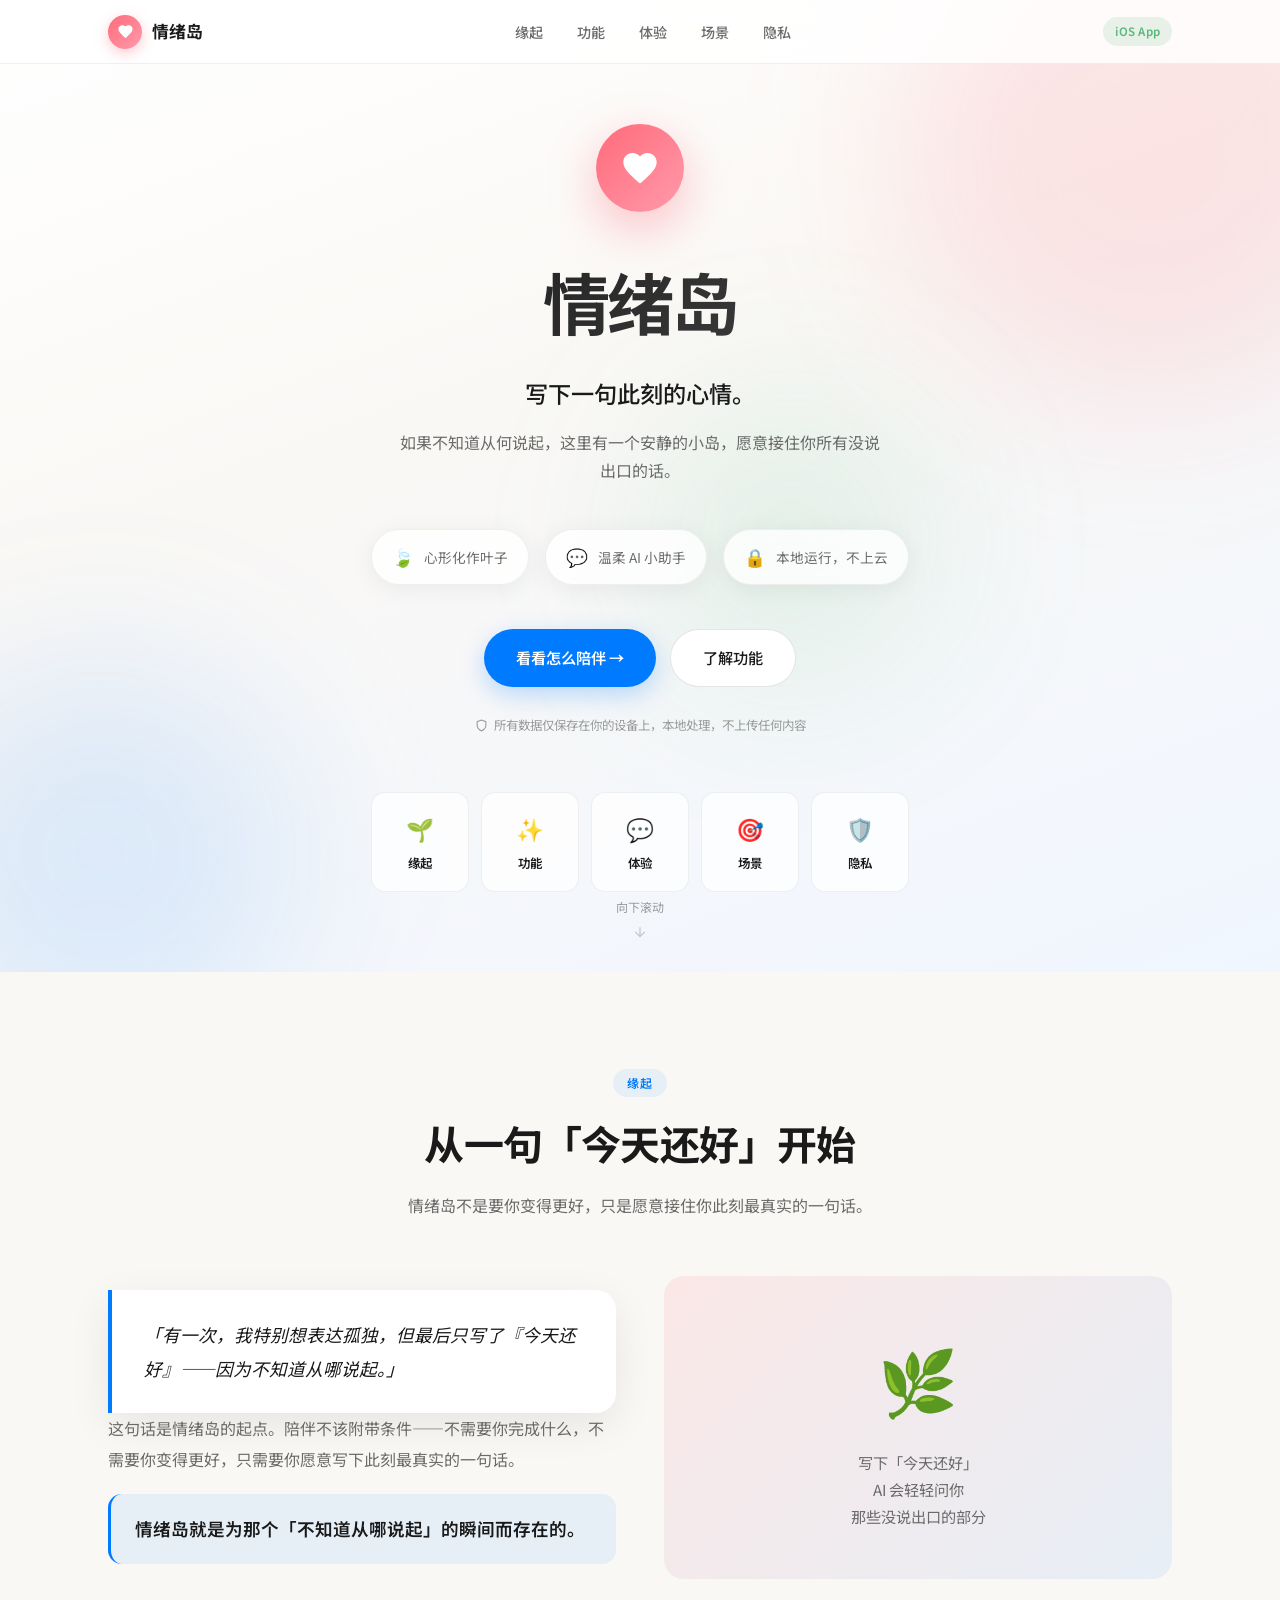
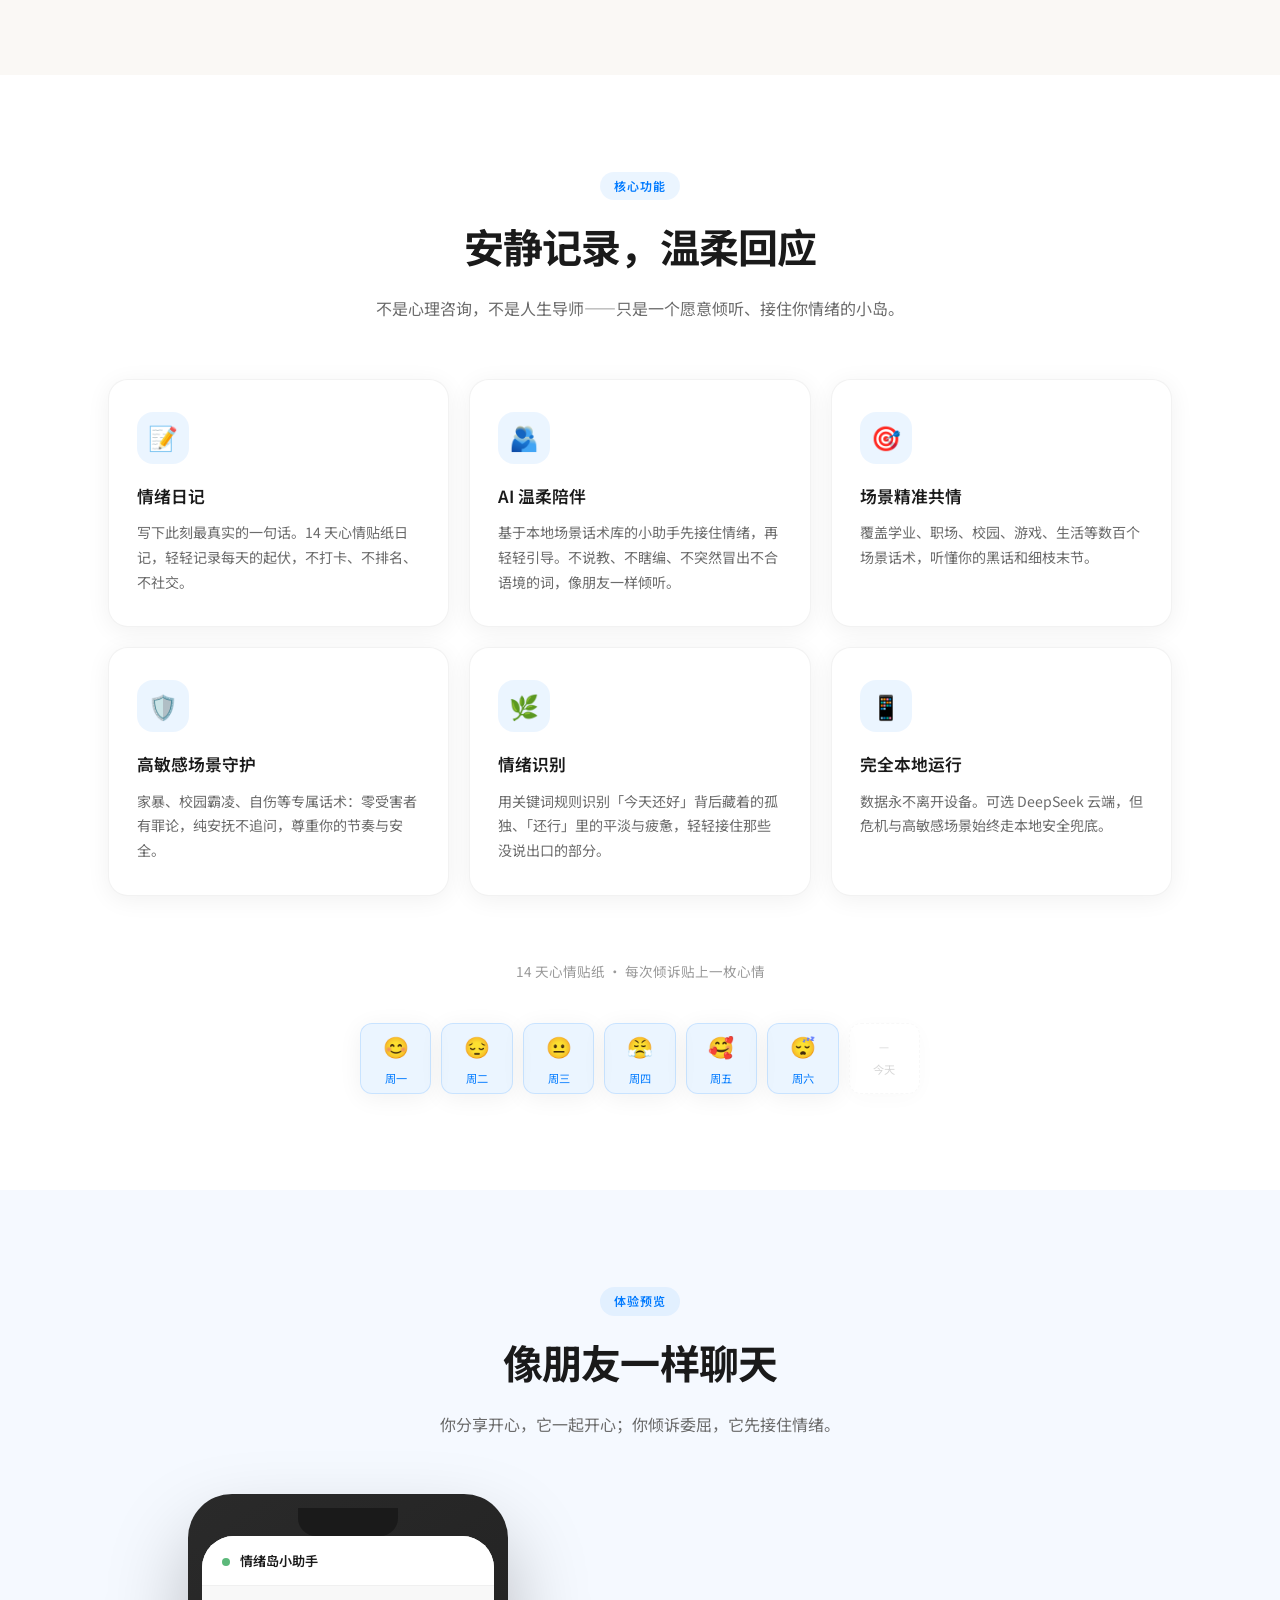
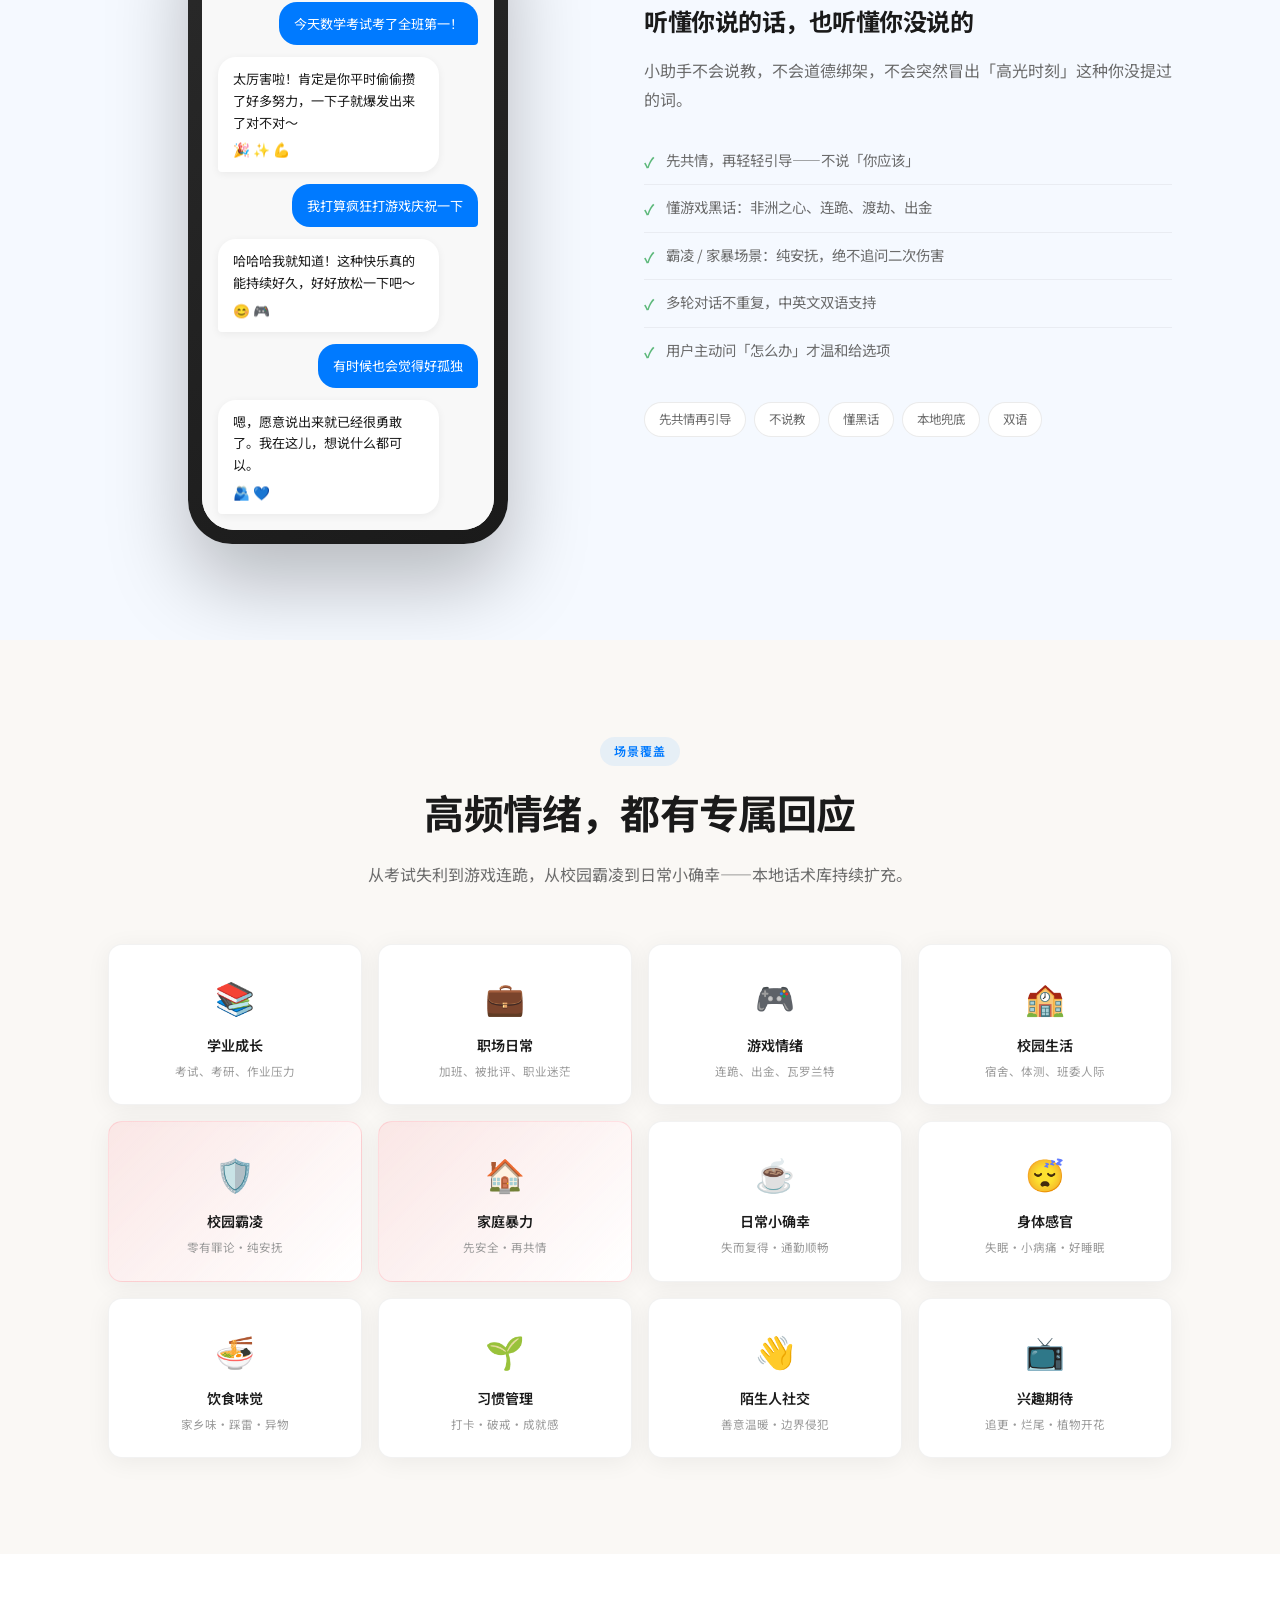
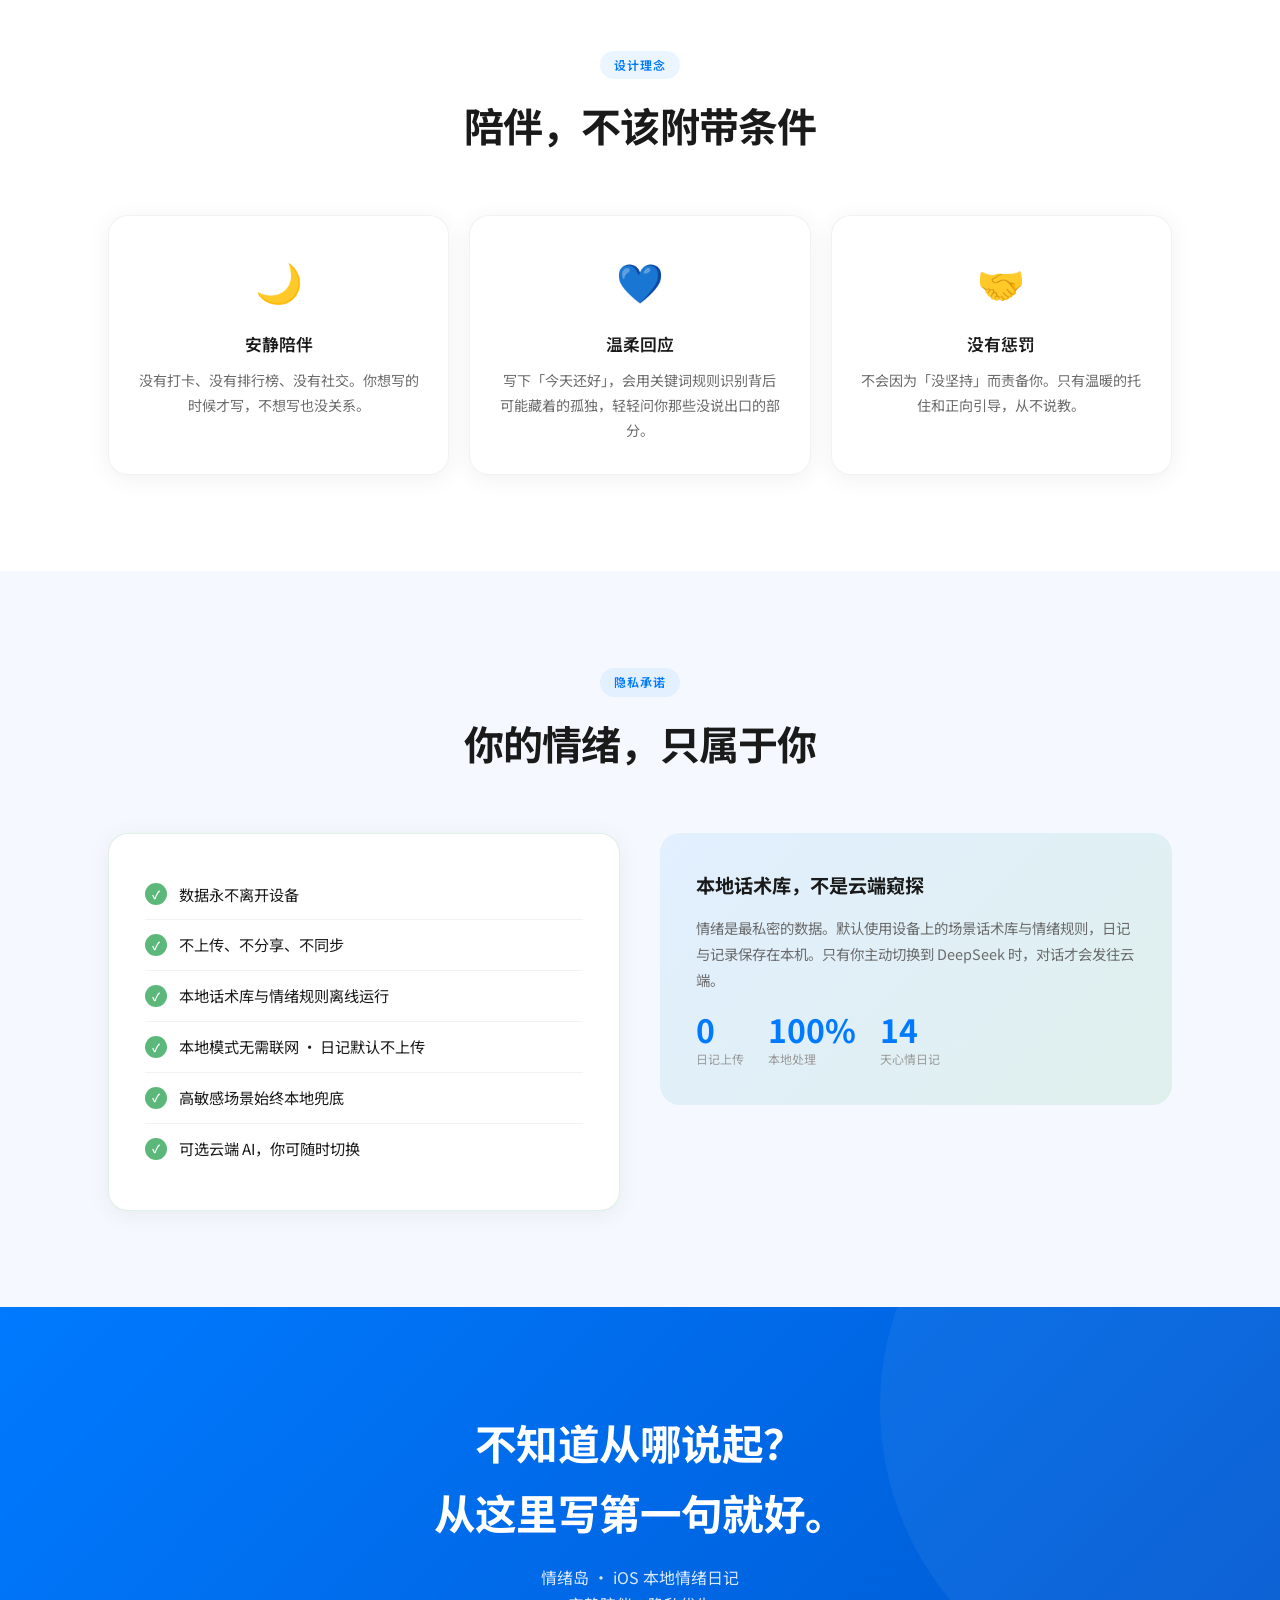
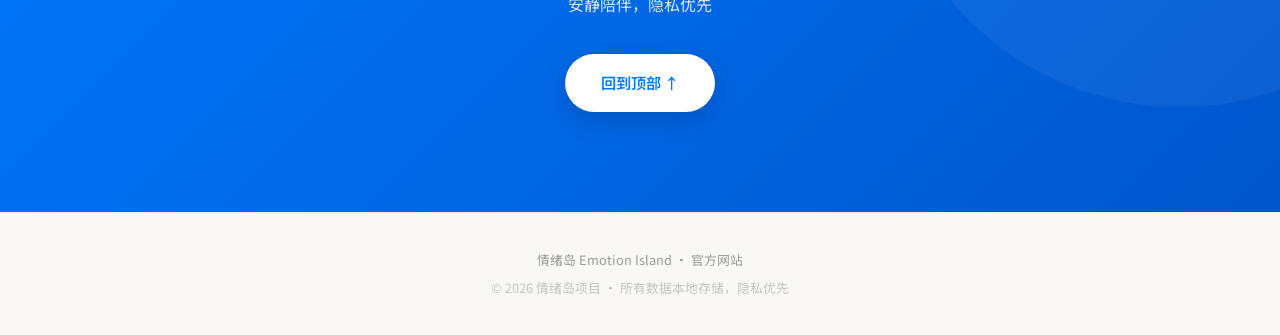
==== commit 540604df: "Fix website copy to match actual local script engine." ====
--- a/index.html
+++ b/index.html
@@ -3,7 +3,7 @@
 <head>
   <meta charset="UTF-8" />
   <meta name="viewport" content="width=device-width, initial-scale=1.0" />
-  <meta name="description" content="情绪岛 — 安静的情绪日记，本地 AI 温柔陪伴，接住你没说出口的话。" />
+  <meta name="description" content="情绪岛 — 安静的情绪日记，本地话术库温柔陪伴，接住你没说出口的话。" />
   <meta property="og:title" content="情绪岛 · Emotion Island" />
   <meta property="og:description" content="写下一句此刻的心情。本地运行，温柔陪伴，隐私优先。" />
   <title>情绪岛 · Emotion Island</title>
@@ -131,7 +131,7 @@
         <div class="feature-card">
           <div class="feature-icon">🫂</div>
           <h3>AI 温柔陪伴</h3>
-          <p>本地 AI 小助手先接住情绪，再轻轻引导。不说教、不瞎编、不突然冒出不合语境的词，像朋友一样倾听。</p>
+          <p>基于本地场景话术库的小助手先接住情绪，再轻轻引导。不说教、不瞎编、不突然冒出不合语境的词，像朋友一样倾听。</p>
         </div>
         <div class="feature-card">
           <div class="feature-icon">🎯</div>
@@ -146,7 +146,7 @@
         <div class="feature-card">
           <div class="feature-icon">🌿</div>
           <h3>情绪识别</h3>
-          <p>识别「今天还好」背后藏着的孤独，识别「还行」里的平淡与疲惫，轻轻接住那些没说出口的部分。</p>
+          <p>用关键词规则识别「今天还好」背后藏着的孤独、「还行」里的平淡与疲惫，轻轻接住那些没说出口的部分。</p>
         </div>
         <div class="feature-card">
           <div class="feature-icon">📱</div>
@@ -274,7 +274,7 @@
         <div class="philosophy-card">
           <span class="philosophy-icon">💙</span>
           <h3>温柔回应</h3>
-          <p>写下「今天还好」，AI 会识别背后可能藏着的孤独，轻轻问你那些没说出口的部分。</p>
+          <p>写下「今天还好」，会用关键词规则识别背后可能藏着的孤独，轻轻问你那些没说出口的部分。</p>
         </div>
         <div class="philosophy-card">
           <span class="philosophy-icon">🤝</span>
@@ -298,19 +298,19 @@
           <ul class="privacy-list">
             <li>数据永不离开设备</li>
             <li>不上传、不分享、不同步</li>
-            <li>Apple Intelligence 本地处理</li>
-            <li>无网络请求、无第三方共享</li>
+            <li>本地话术库与情绪规则离线运行</li>
+            <li>本地模式无需联网 · 日记默认不上传</li>
             <li>高敏感场景始终本地兜底</li>
             <li>可选云端 AI，你可随时切换</li>
           </ul>
         </div>
         <div class="privacy-aside">
-          <h3>本地 AI，不是云端窥探</h3>
-          <p>情绪是最私密的数据。情绪岛从设计之初就把「隐私优先」写进了每一行代码——你的日记、你的对话、你的情绪，永远只属于你。</p>
+          <h3>本地话术库，不是云端窥探</h3>
+          <p>情绪是最私密的数据。默认使用设备上的场景话术库与情绪规则，日记与记录保存在本机。只有你主动切换到 DeepSeek 时，对话才会发往云端。</p>
           <div class="stat-row">
             <div class="stat-item">
               <div class="stat-num">0</div>
-              <div class="stat-label">数据上传</div>
+              <div class="stat-label">日记上传</div>
             </div>
             <div class="stat-item">
               <div class="stat-num">100%</div>
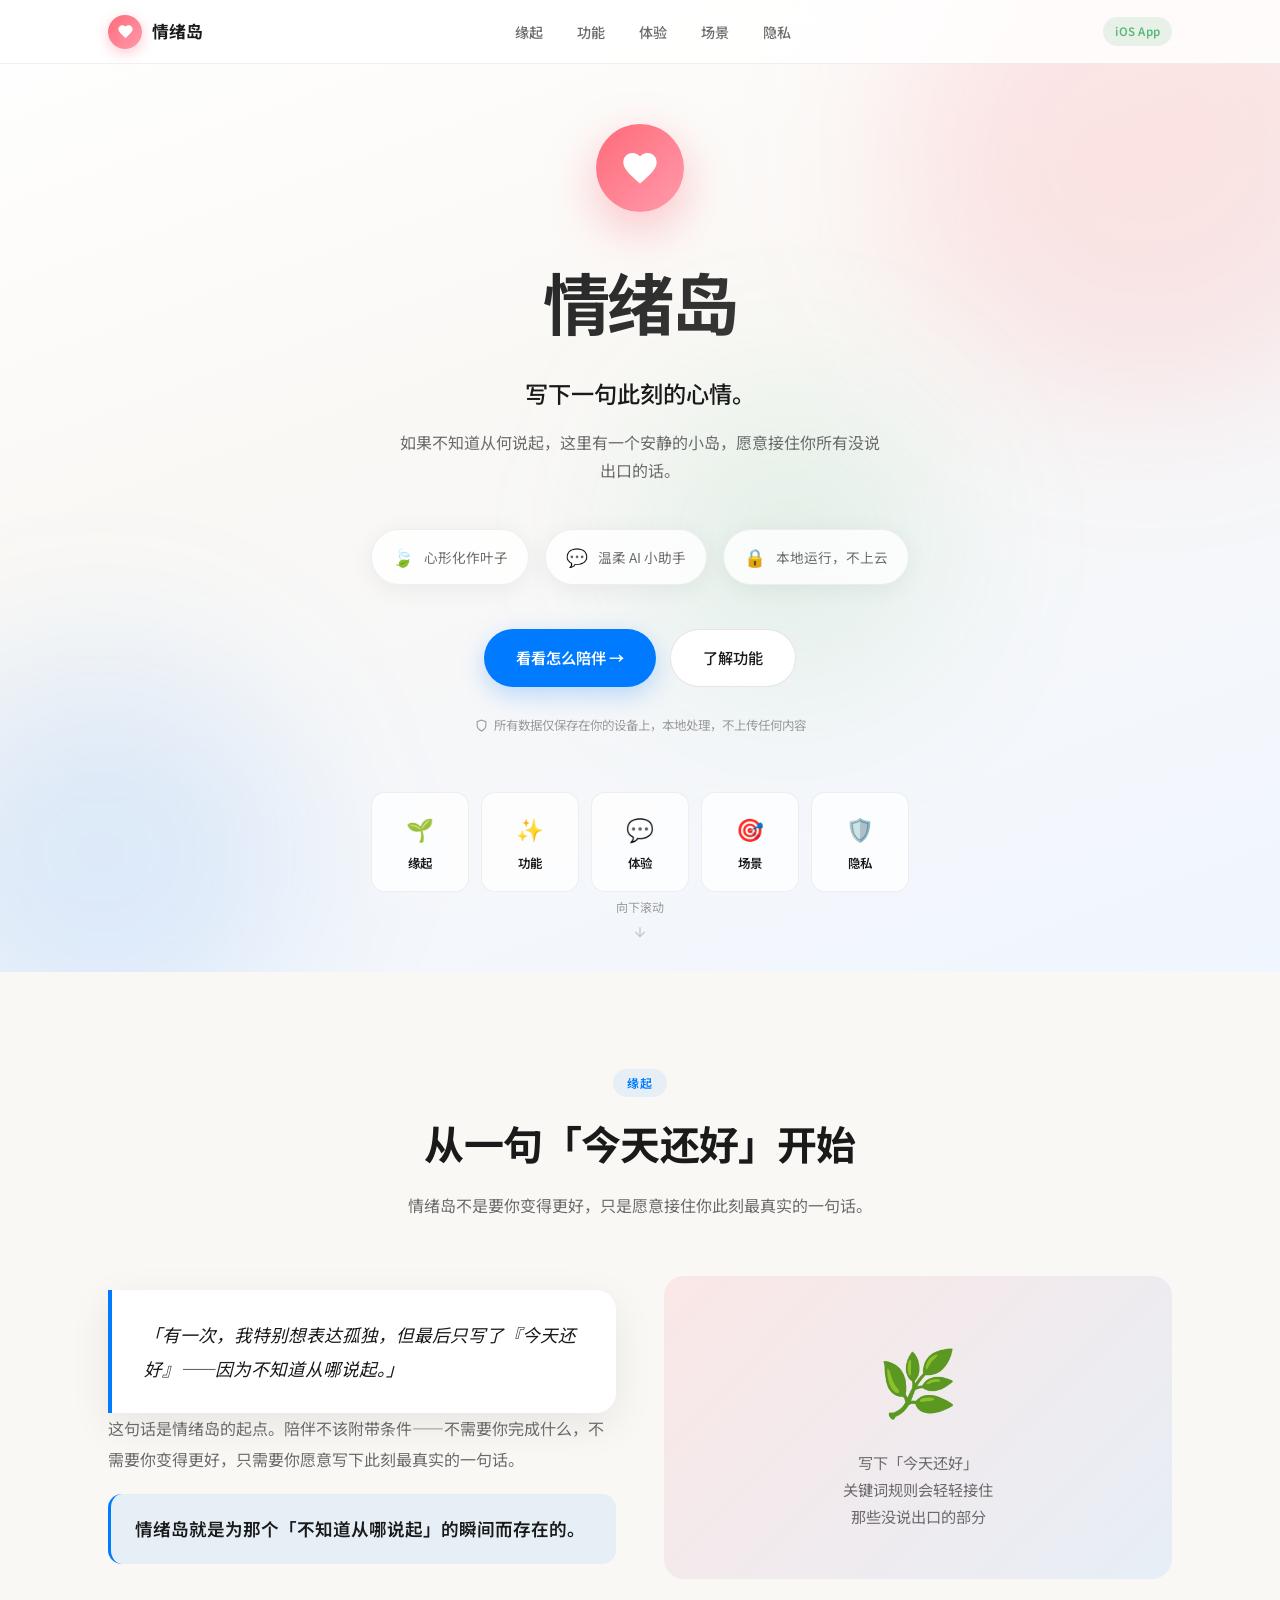
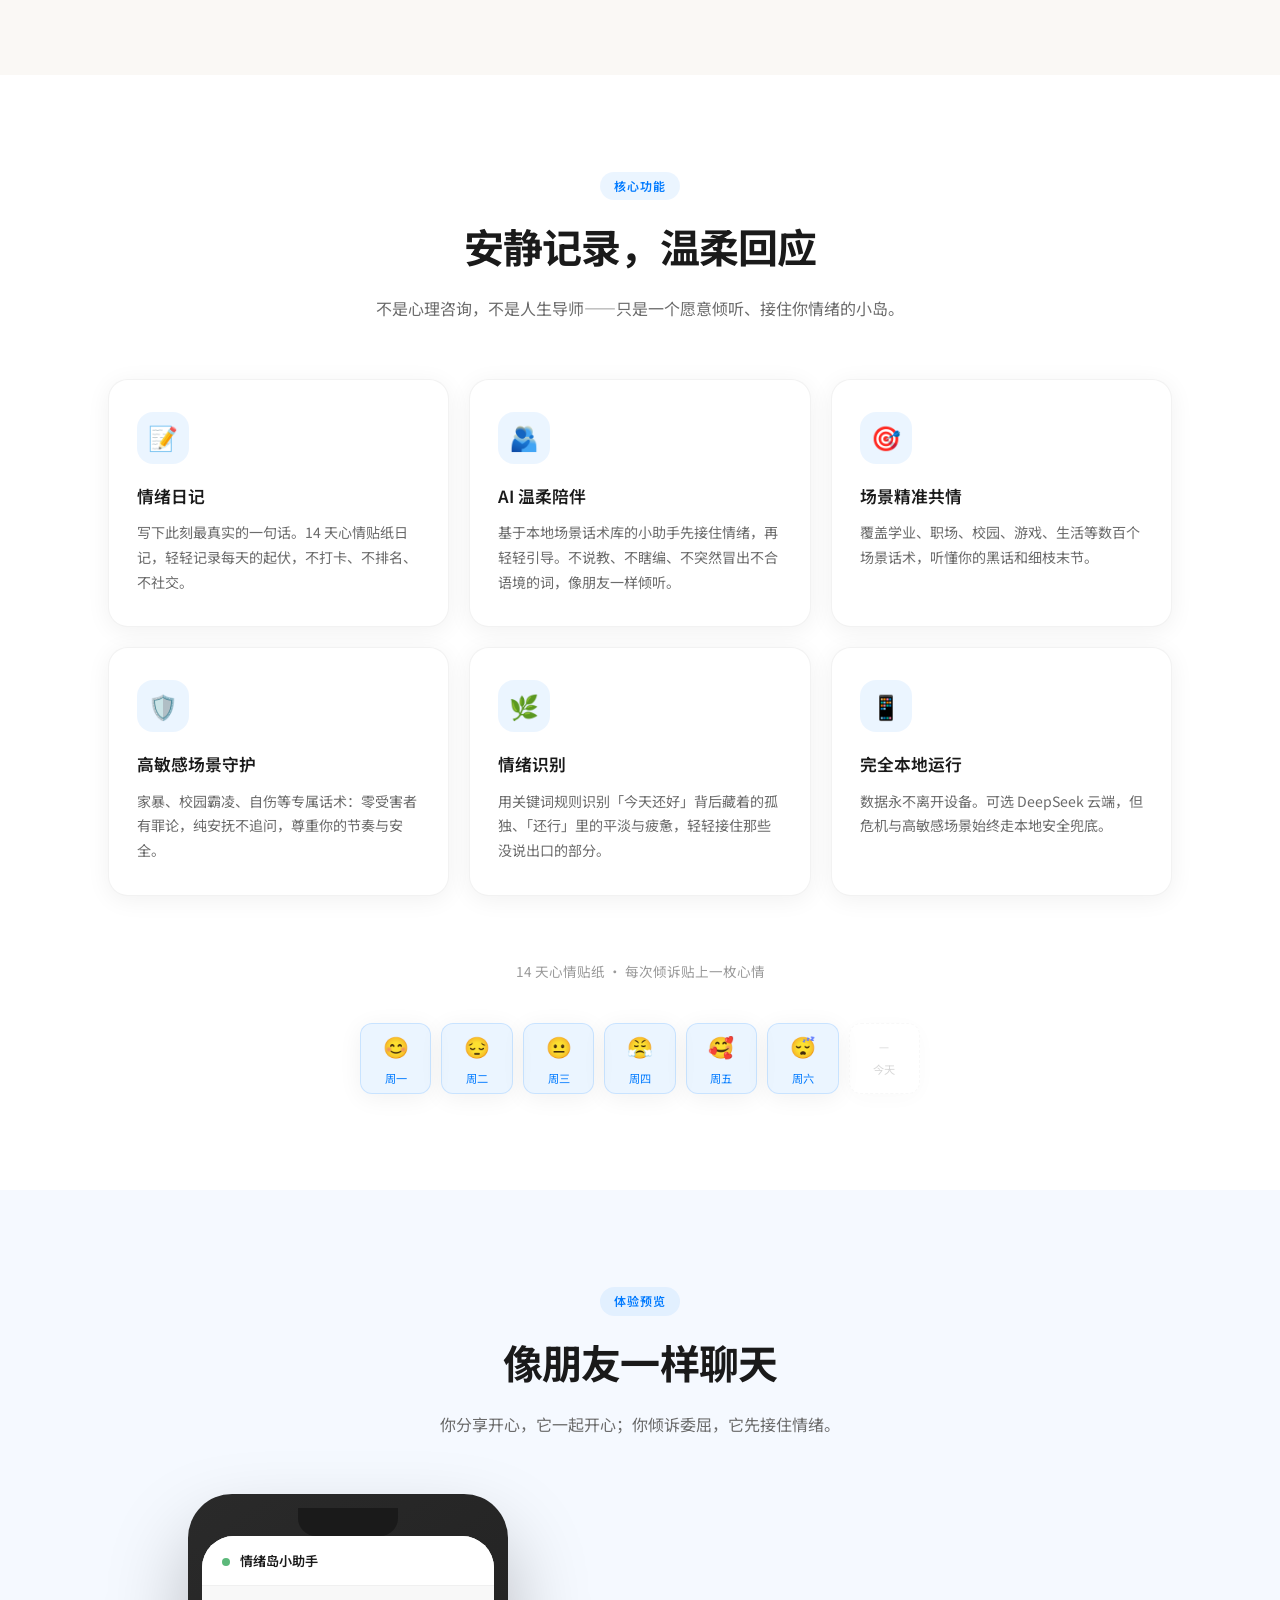
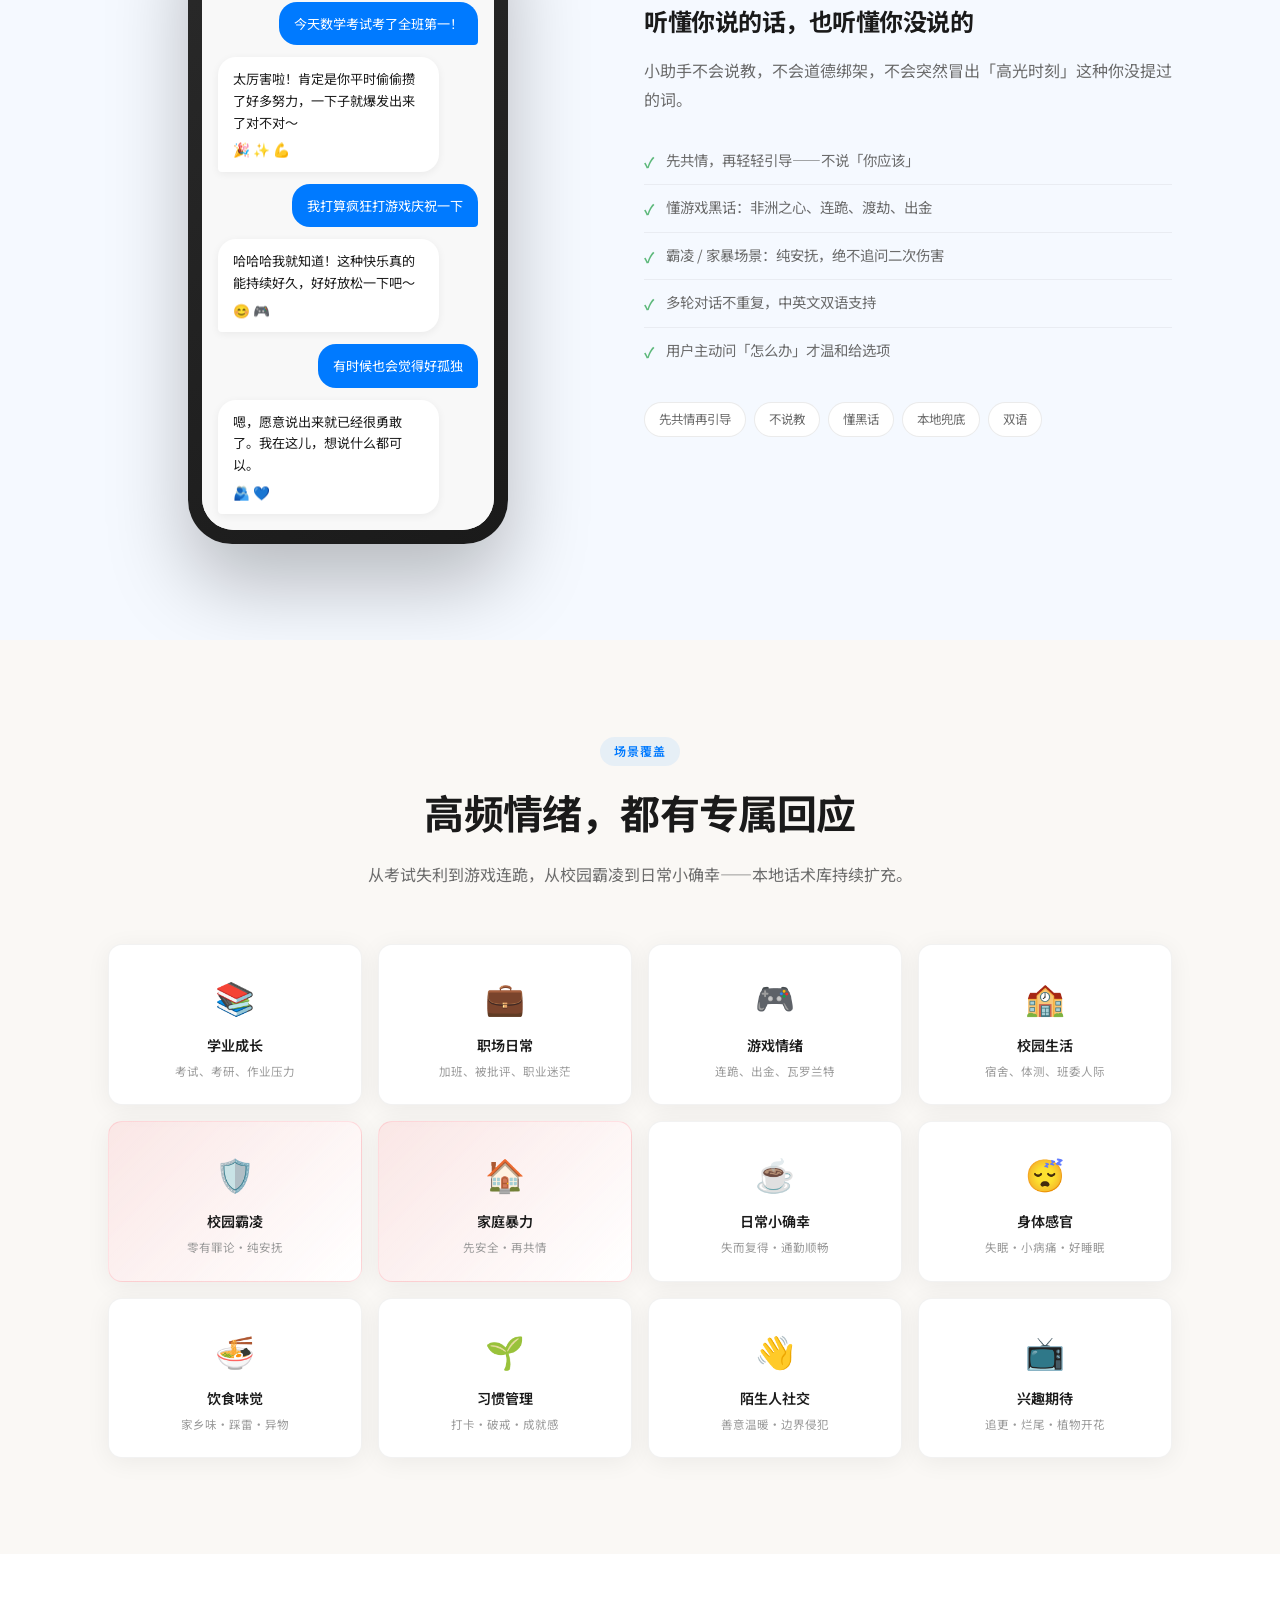
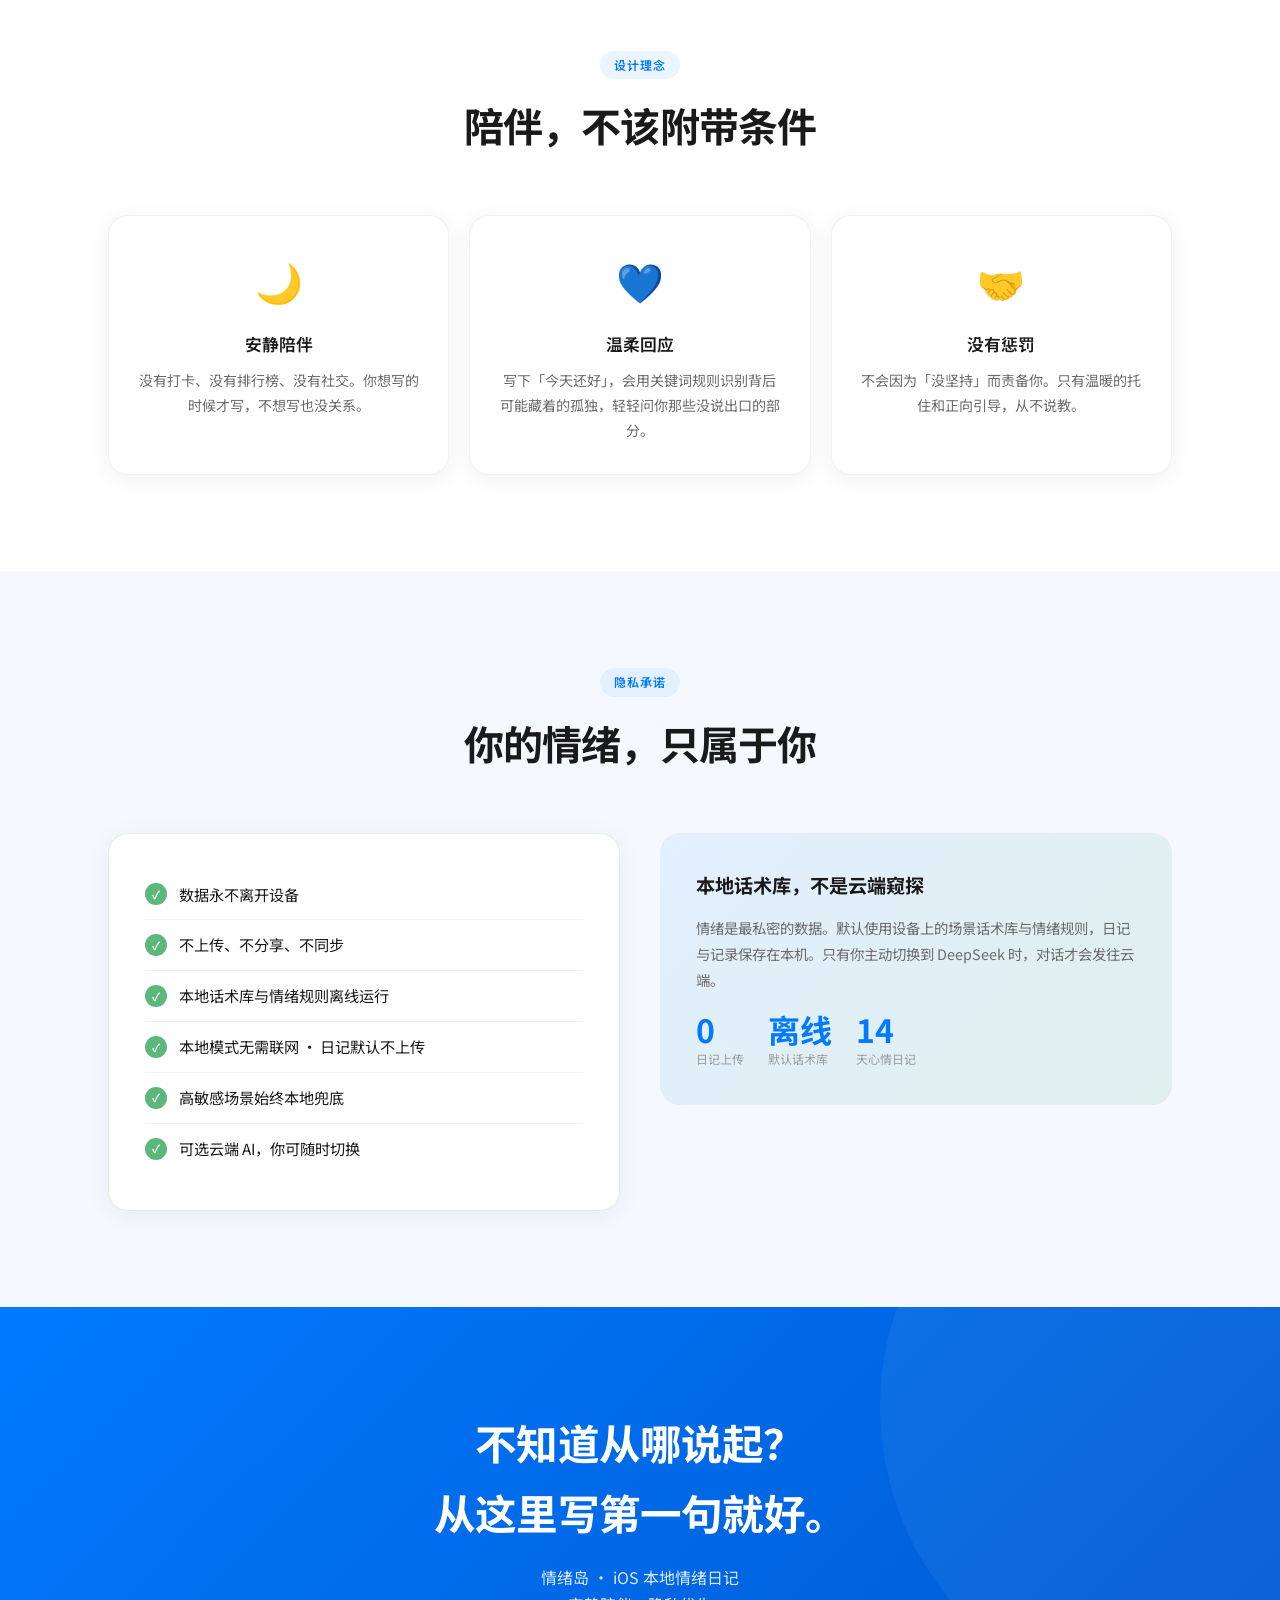
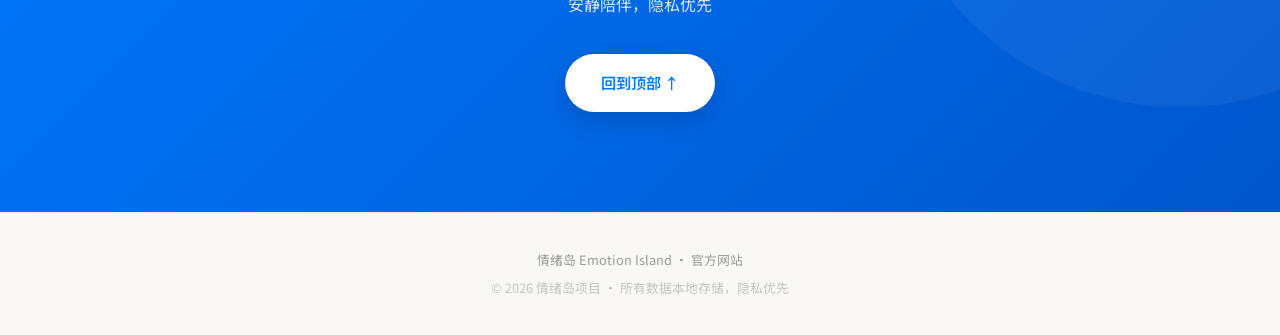
==== commit 70c24bde: "Sync accurate local script library copy to live site." ====
--- a/index.html
+++ b/index.html
@@ -107,7 +107,7 @@
         </div>
         <div class="origin-visual">
           <div class="ov-emoji">🌿</div>
-          <p>写下「今天还好」<br>AI 会轻轻问你<br>那些没说出口的部分</p>
+          <p>写下「今天还好」<br>关键词规则会轻轻接住<br>那些没说出口的部分</p>
         </div>
       </div>
     </div>
@@ -313,8 +313,8 @@
               <div class="stat-label">日记上传</div>
             </div>
             <div class="stat-item">
-              <div class="stat-num">100%</div>
-              <div class="stat-label">本地处理</div>
+              <div class="stat-num">离线</div>
+              <div class="stat-label">默认话术库</div>
             </div>
             <div class="stat-item">
               <div class="stat-num">14</div>
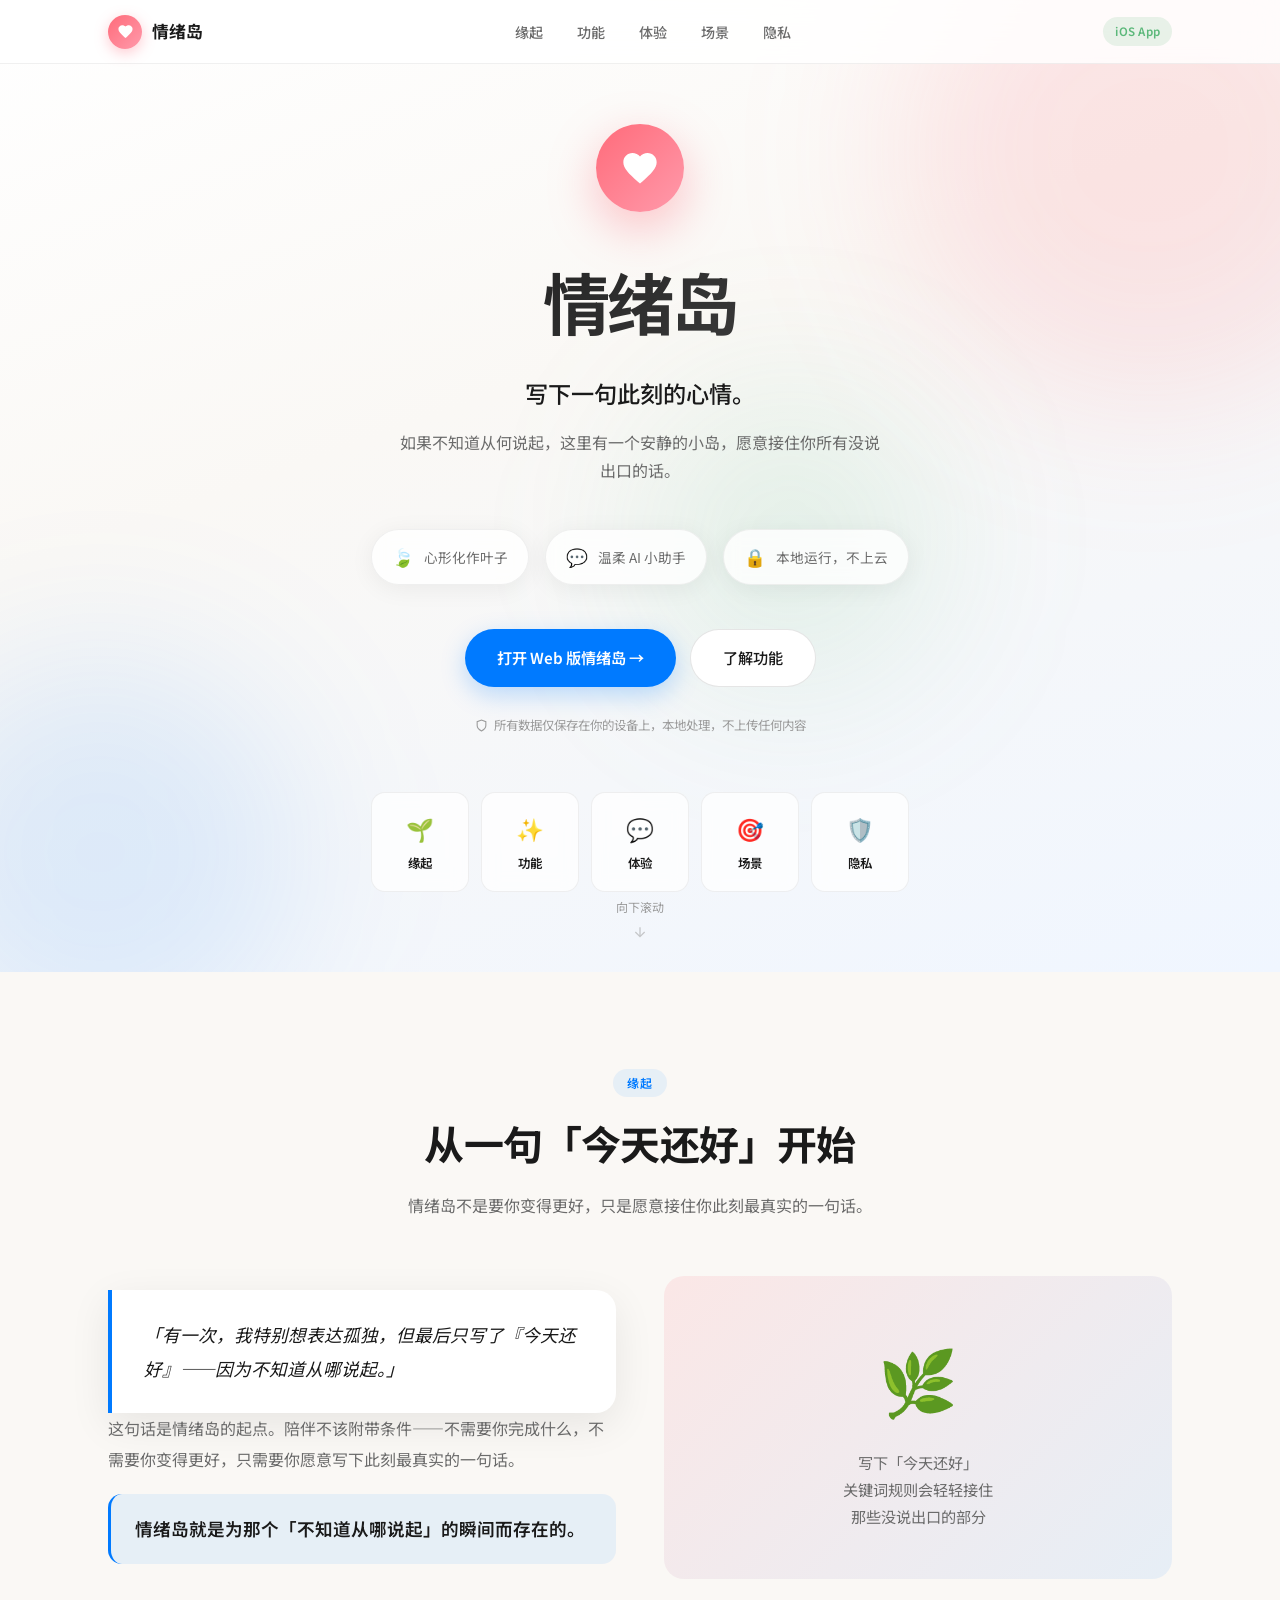
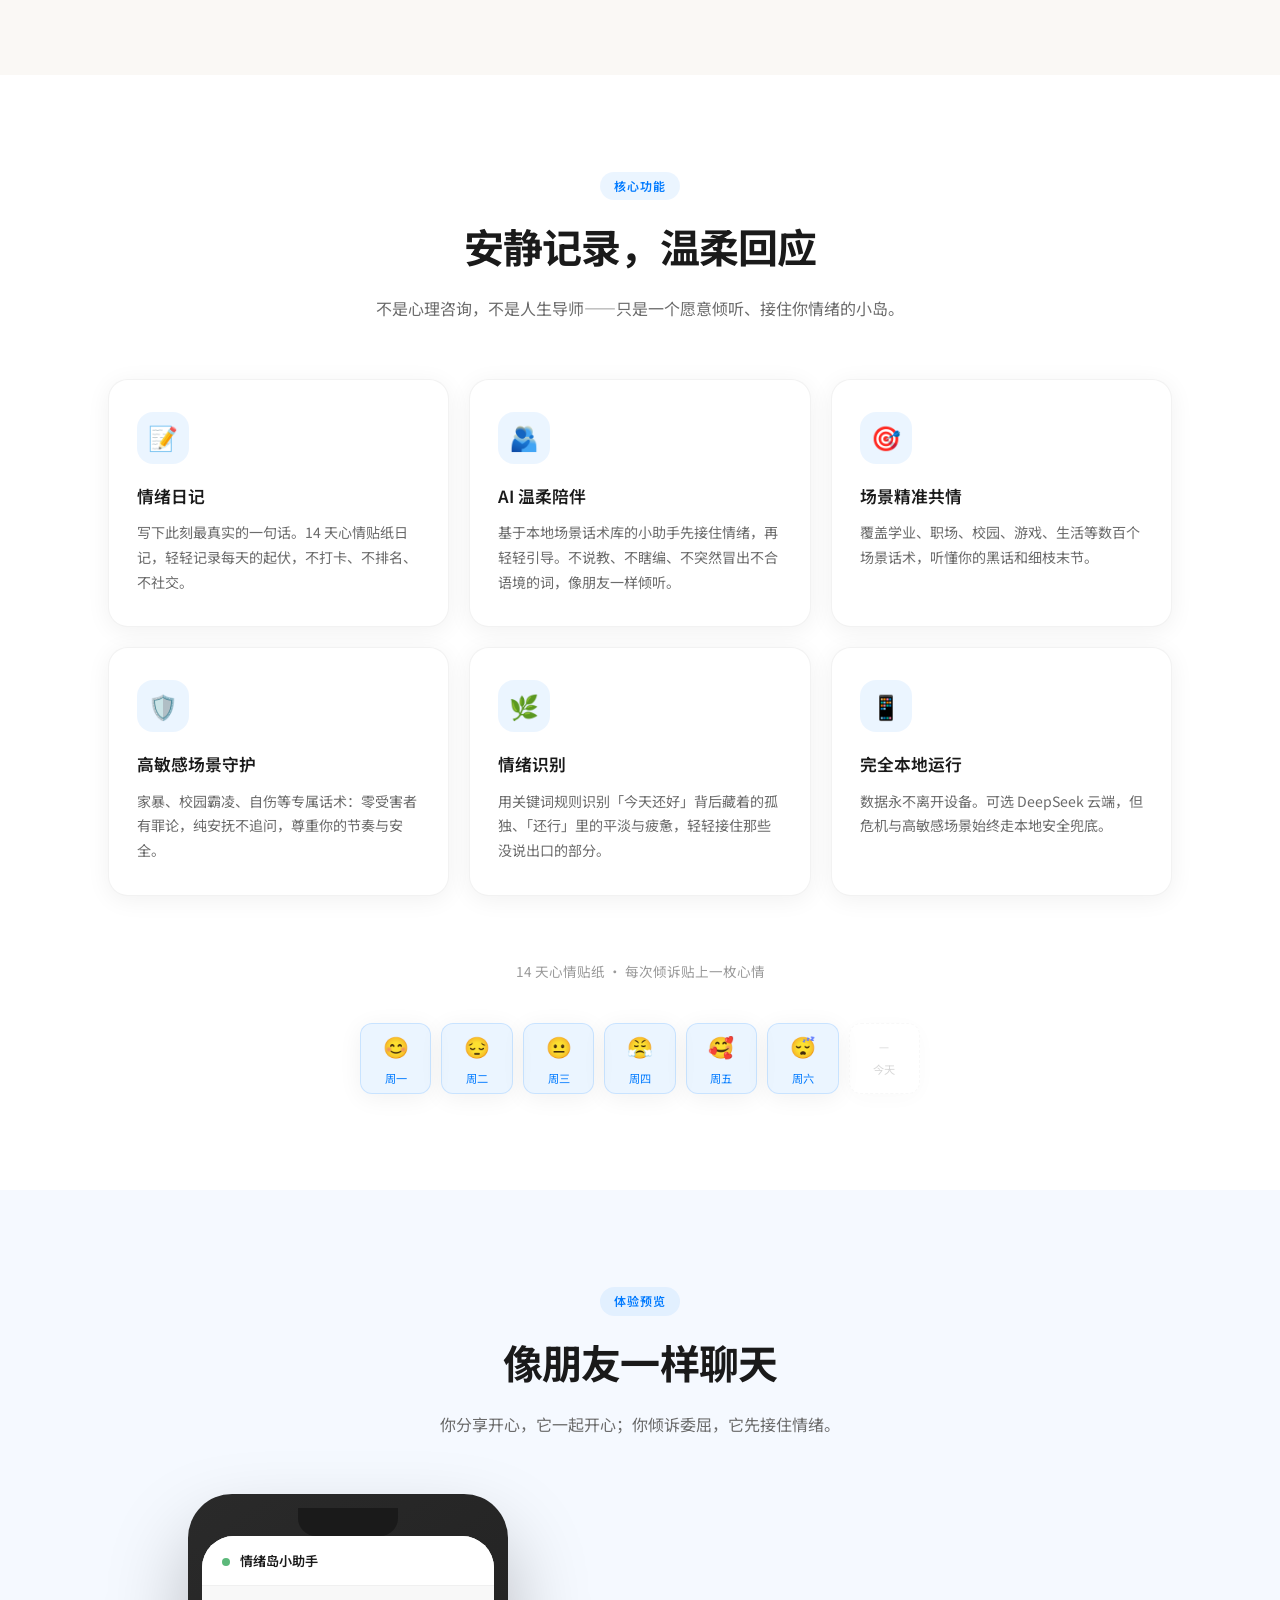
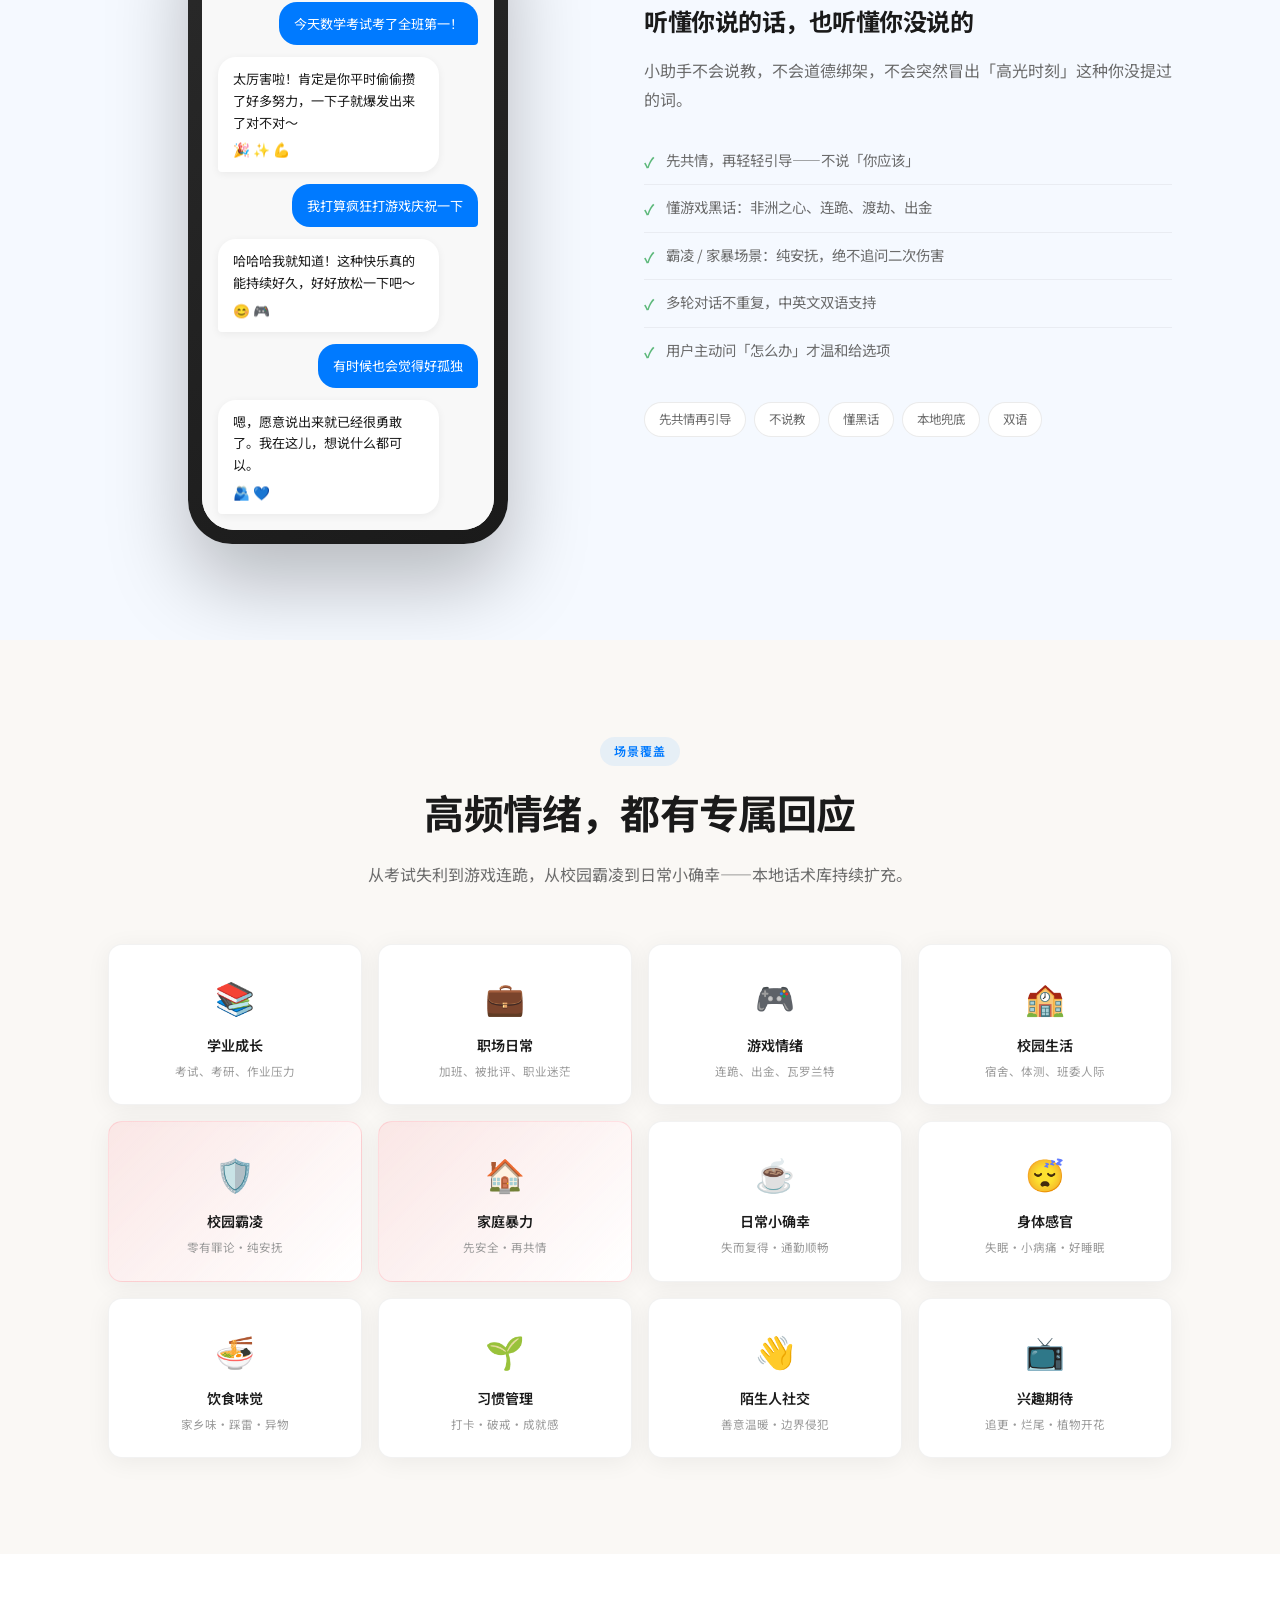
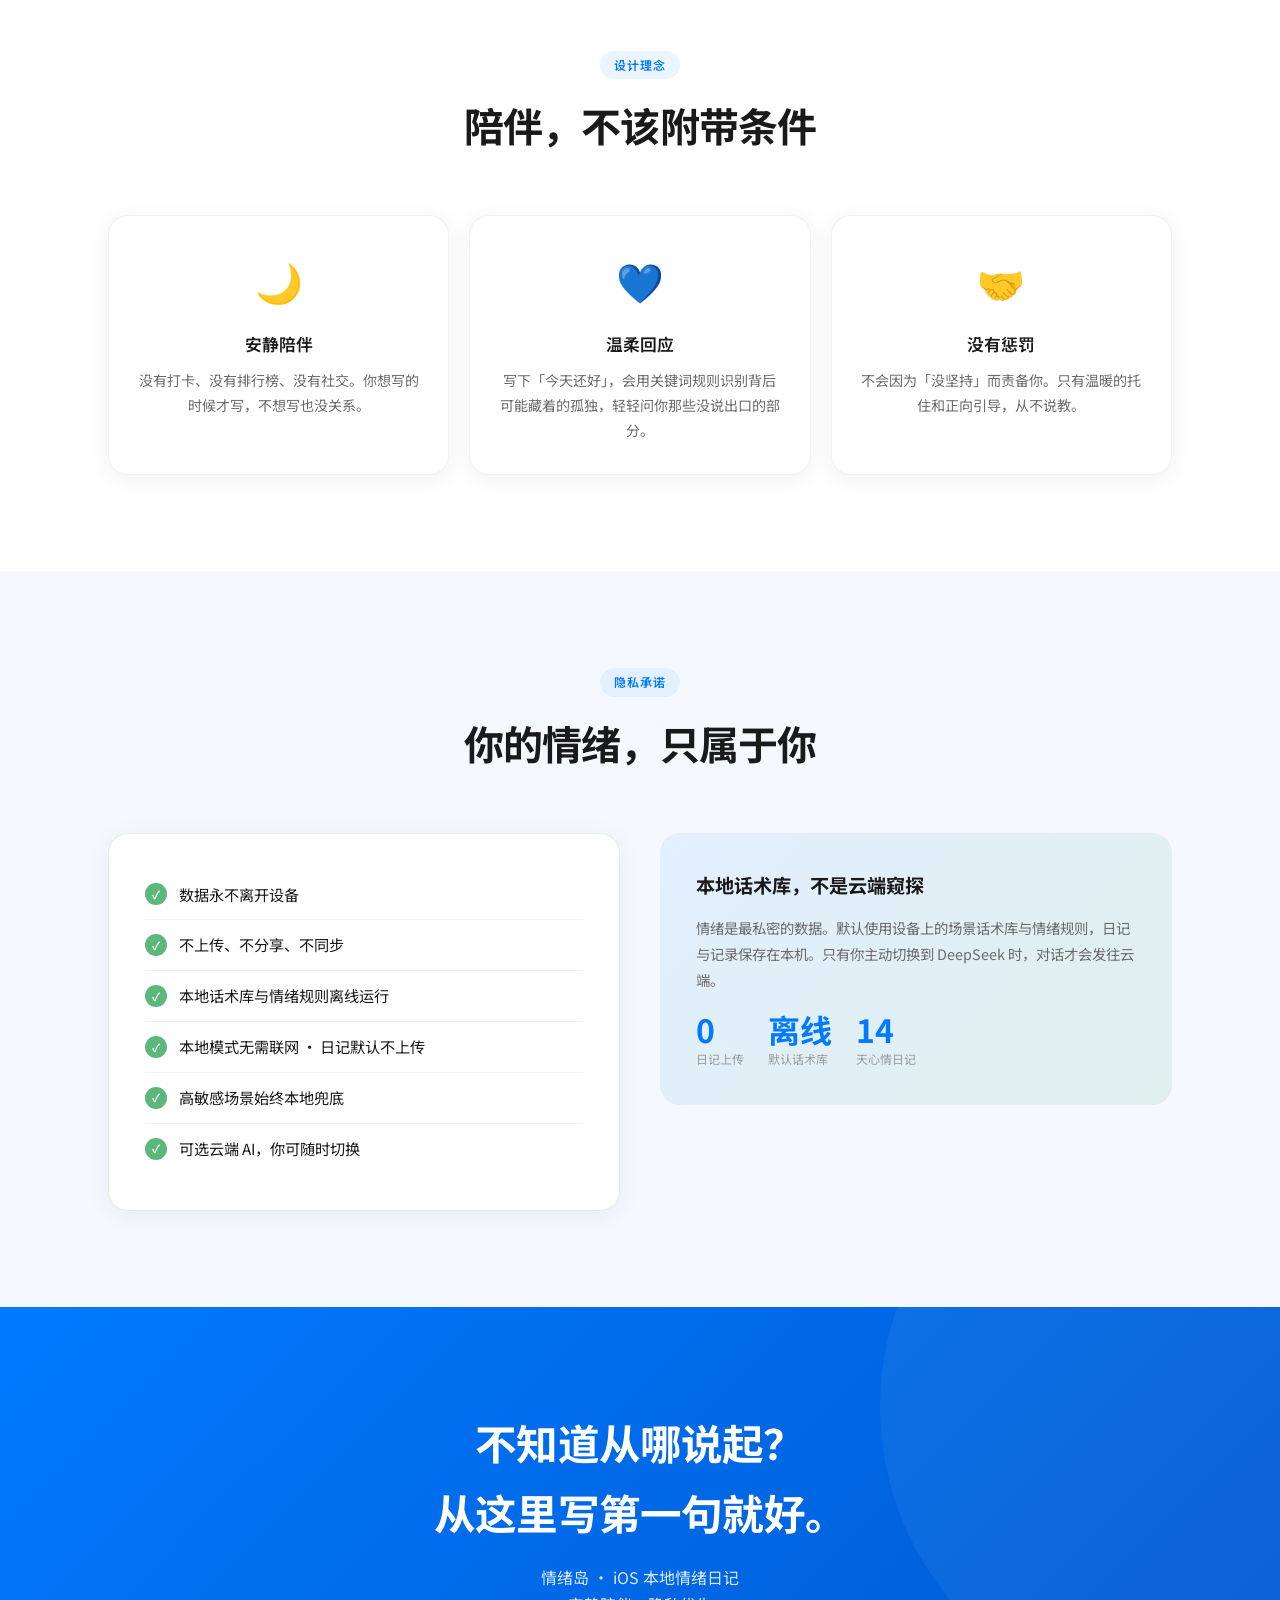
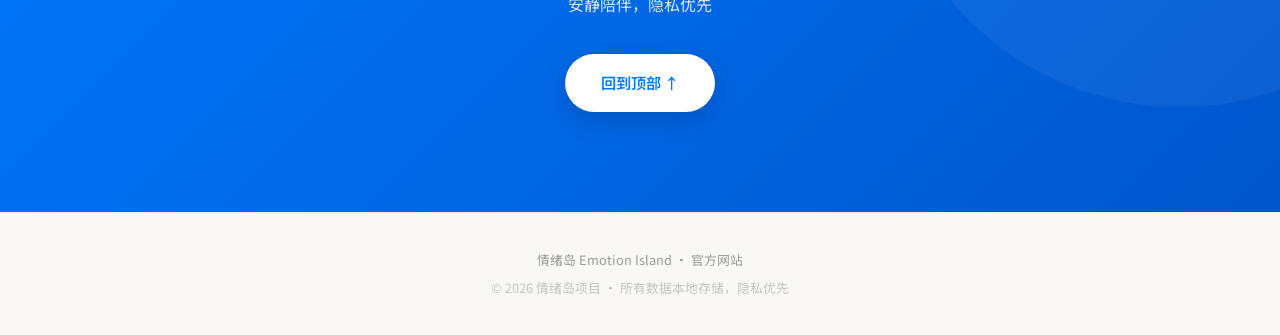
==== commit 59eccf30: "Add full Emotion Island web app with offline script engine." ====
--- a/index.html
+++ b/index.html
@@ -62,7 +62,7 @@
       </div>
 
       <div class="hero-actions">
-        <a href="#demo" class="btn-primary">看看怎么陪伴 →</a>
+        <a href="app/" class="btn-primary">打开 Web 版情绪岛 →</a>
         <a href="#features" class="btn-ghost">了解功能</a>
       </div>
 
